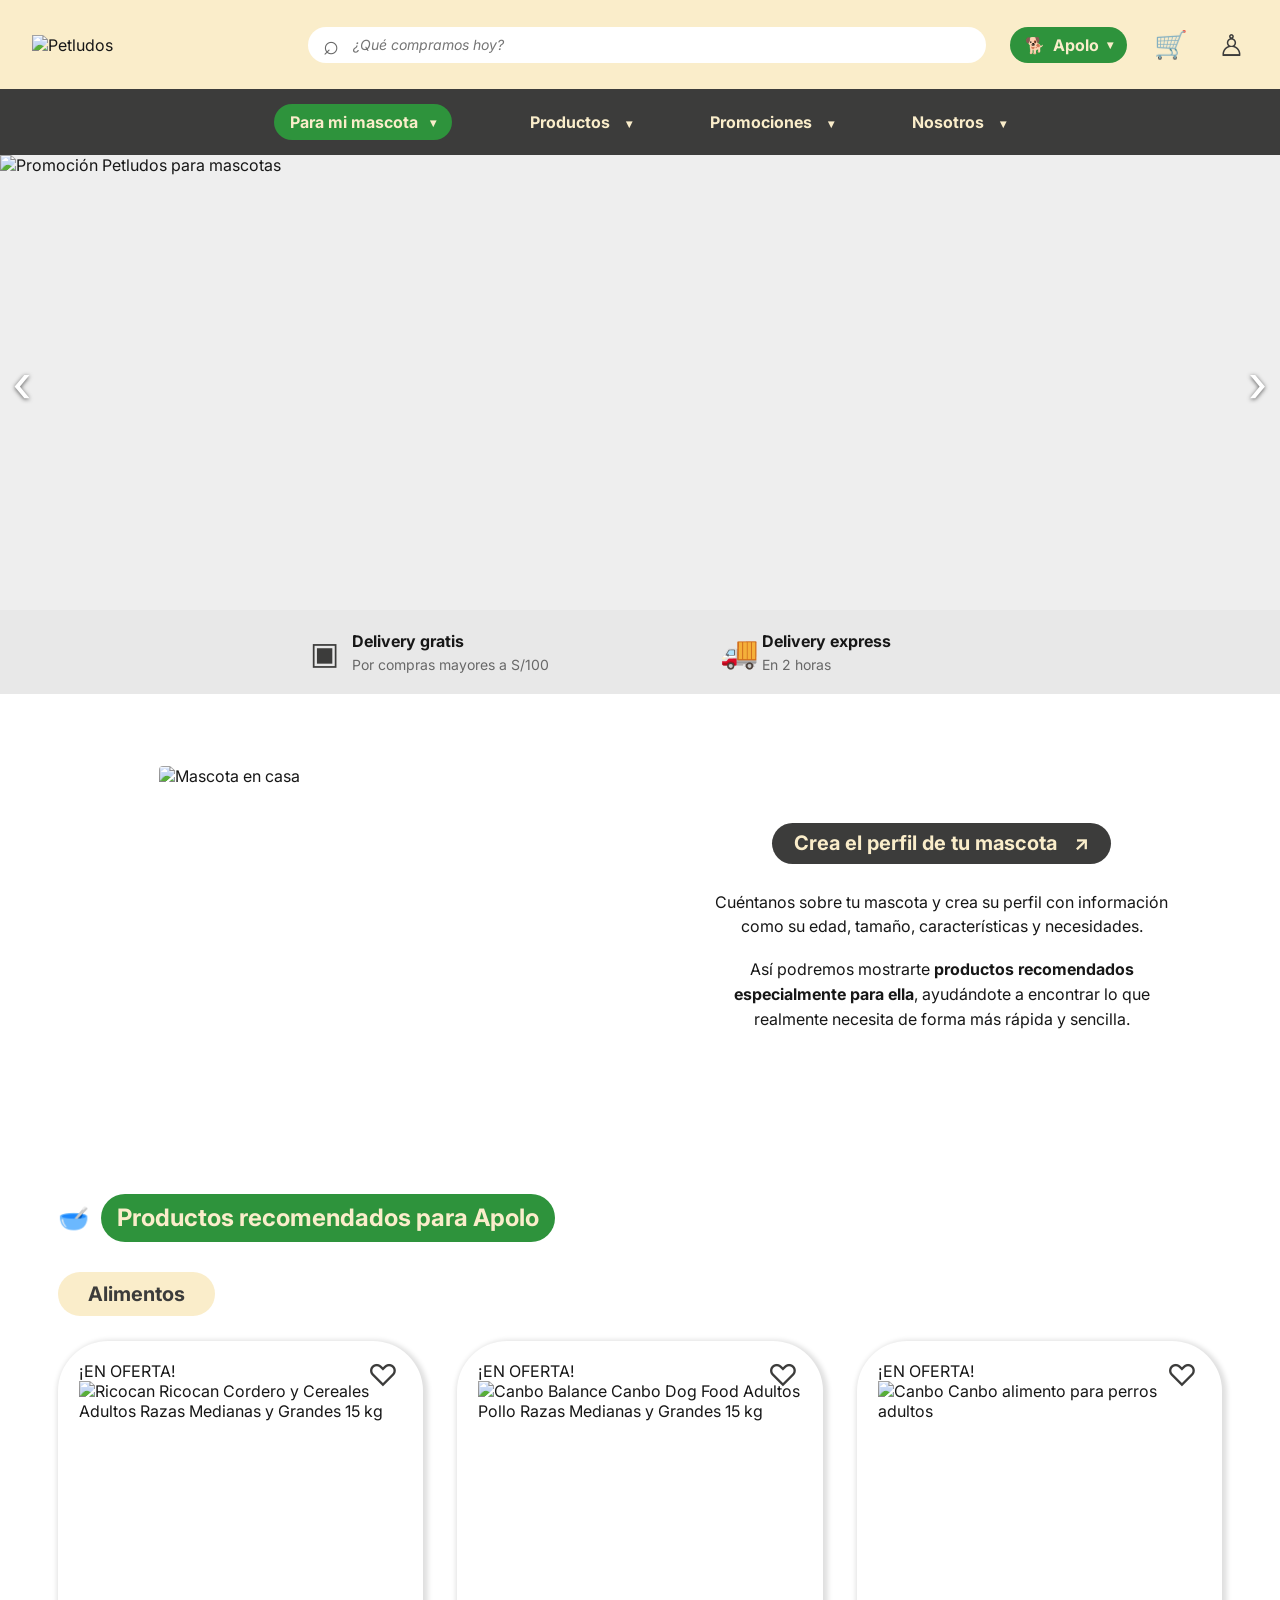
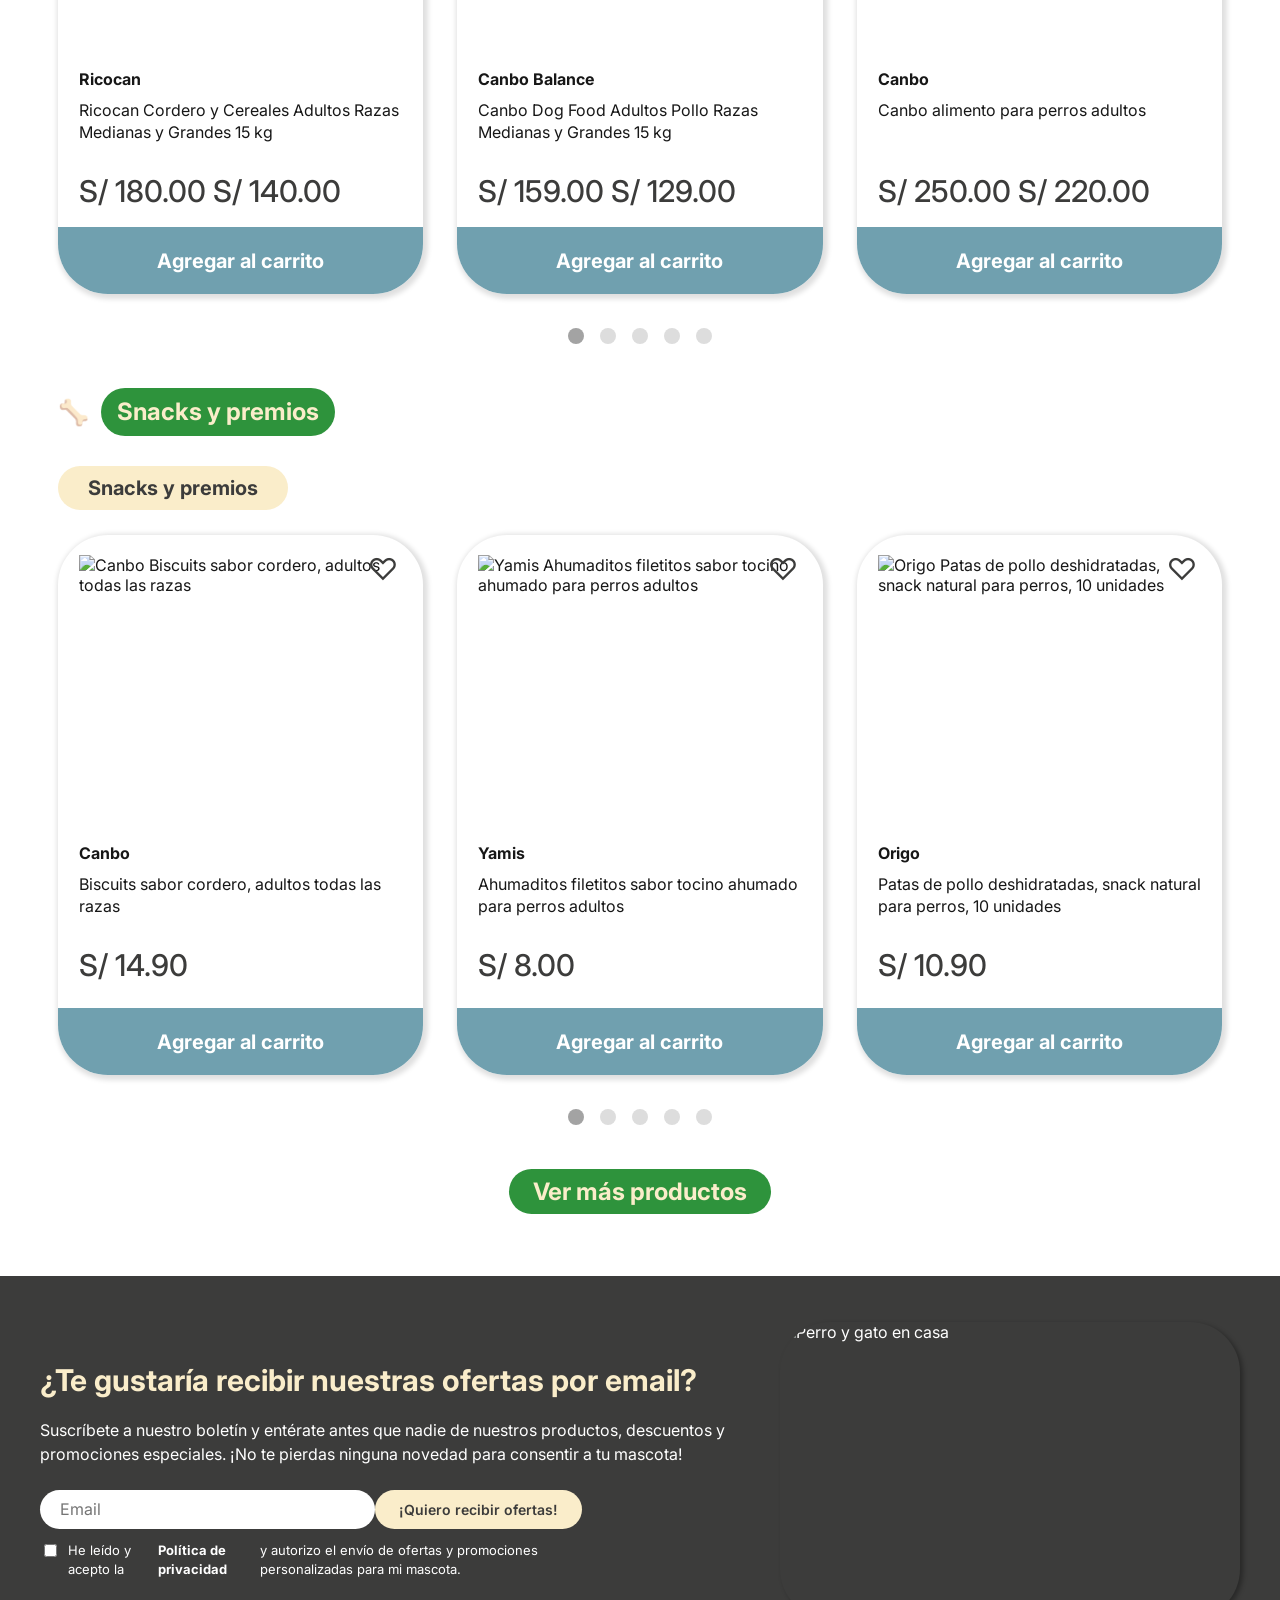
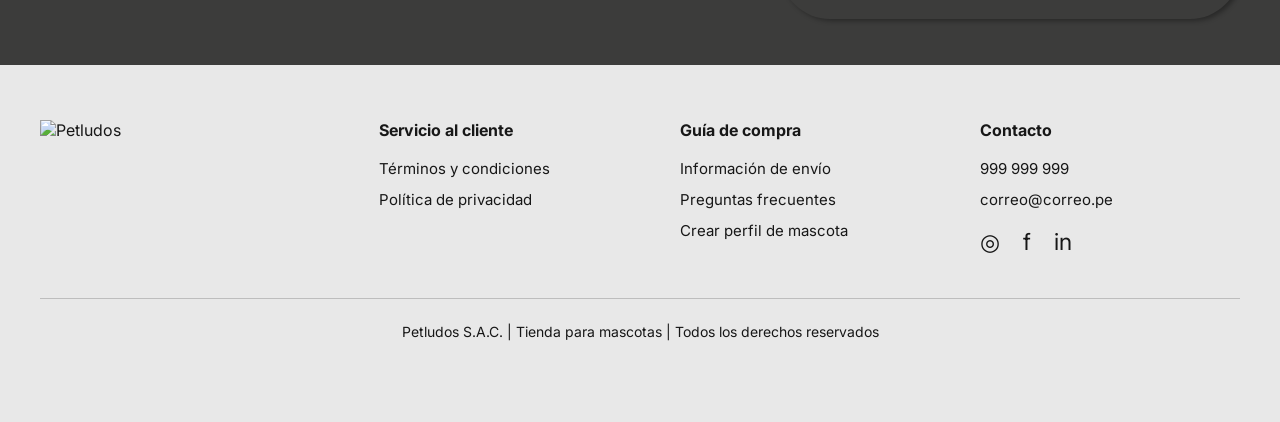
==== index.html @ bd962aed "Mover archivos a la raíz" ====
<!doctype html>
<html lang="es">

<head>
  <meta charset="utf-8">
  <meta name="viewport" content="width=device-width, initial-scale=1">
  <title>Petludos | Productos para tu mascota</title>
  <link rel="preconnect" href="https://fonts.googleapis.com">
  <link rel="preconnect" href="https://fonts.gstatic.com" crossorigin>
  <link href="https://fonts.googleapis.com/css2?family=Inter:wght@400;500;600;700;800&display=swap" rel="stylesheet">
  <link rel="stylesheet" href="styles.css">
</head>

<body>
  <header class="site-header">
    <div class="topbar">
      <a class="logo" href="index.html" aria-label="Petludos, inicio"><img
          src="https://www.figma.com/api/mcp/asset/852e49f5-66b5-4ba2-bc1d-1d17df84c610/9a43b.png" alt="Petludos"></a>
      <label class="search"><span aria-hidden="true">⌕</span><input id="search" placeholder="¿Qué compramos hoy?"
          aria-label="Buscar productos"></label>
      <button class="pet" id="pet"><span aria-hidden="true">🐕</span> Apolo <span class="down">▾</span></button>
      <button class="header-icon" aria-label="Carrito">🛒</button>
      <button class="header-icon user-icon" aria-label="Mi cuenta">♙</button>
    </div>
    <nav class="main-nav" aria-label="Navegación principal">
      <a class="nav-primary" href="?view=categorias">Para mi mascota <span>▾</span></a>
      <a href="?view=categorias">Productos <span>▾</span></a>
      <a href="#promociones">Promociones <span>▾</span></a>
      <a href="#footer">Nosotros <span>▾</span></a>
    </nav>
  </header>
  <main id="app"></main>
  <footer id="footer" class="site-footer">
    <div class="footgrid">
      <div class="footer-brand"><a class="logo" href="index.html"><img
            src="https://www.figma.com/api/mcp/asset/852e49f5-66b5-4ba2-bc1d-1d17df84c610/9a43b.png" alt="Petludos"></a>
      </div>
      <div><b>Servicio al cliente</b><a href="#">Términos y condiciones</a><a href="#">Política de privacidad</a></div>
      <div><b>Guía de compra</b><a href="#">Información de envío</a><a href="#">Preguntas frecuentes</a><a
          href="#">Crear perfil de mascota</a></div>
      <div><b>Contacto</b><a href="#">999 999 999</a><a href="#">correo@correo.pe</a>
        <div class="socials">◎　f　in</div>
      </div>
    </div>
    <div class="copyright">Petludos S.A.C. | Tienda para mascotas | Todos los derechos reservados</div>
  </footer>
  <script src="main.js"></script>
</body>

</html>
---- styles.css ----
:root {
    --cream: #FAEDCA;
    --charcoal: #3C3C3B;
    --green: #2E933C;
    --blue: #70A0AF;
    --white: #fff;
    --light: #e8e8e8;
    --text: #171717;
    --muted: #686868;
    --font: 'Inter', Arial, sans-serif
}

* {
    box-sizing: border-box
}

html {
    scroll-behavior: smooth
}

body {
    margin: 0;
    color: var(--text);
    background: #fff;
    font-family: var(--font);
    font-size: 16px
}

button,
input,
select {
    font: inherit
}

button,
a {
    -webkit-tap-highlight-color: transparent
}

a {
    color: inherit;
    text-decoration: none
}

.site-header {
    height: 155px;
    position: relative;
    z-index: 2
}

.topbar {
    height: 89px;
    background: var(--cream);
    display: flex;
    align-items: center;
    padding: 0 max(calc((100% - 1256px)/2), 32px);
    gap: 24px
}

.logo {
    display: flex;
    align-items: center;
    flex: 0 0 252px;
    height: 70px
}

.logo img {
    display: block;
    max-width: 178px;
    max-height: 71px;
    object-fit: contain
}

.search {
    height: 36px;
    max-width: 685px;
    flex: 1;
    background: #fff;
    border-radius: 32px;
    display: flex;
    align-items: center;
    gap: 12px;
    padding: 0 15px;
    color: #686868
}

.search span {
    font-size: 27px;
    line-height: 1
}

.search input {
    border: 0;
    outline: 0;
    width: 100%;
    background: transparent;
    font-size: 14px;
    font-style: italic;
    color: var(--charcoal)
}

.pet {
    height: 36px;
    min-width: 117px;
    border: 0;
    border-radius: 30px;
    background: var(--green);
    color: var(--cream);
    font-weight: 700;
    padding: 0 12px;
    display: flex;
    gap: 8px;
    align-items: center;
    justify-content: center;
    cursor: pointer
}

.pet .down {
    font-size: 12px
}

.header-icon {
    border: 0;
    background: transparent;
    font-size: 27px;
    color: var(--charcoal);
    padding: 3px;
    cursor: pointer
}

.user-icon {
    font-size: 30px
}

.main-nav {
    height: 66px;
    background: var(--charcoal);
    display: flex;
    align-items: center;
    justify-content: center;
    gap: 78px;
    padding: 0 24px
}

.main-nav a {
    color: var(--cream);
    font-size: 16px;
    font-weight: 700;
    white-space: nowrap
}

.main-nav a span {
    margin-left: 12px;
    font-size: 12px
}

.main-nav .nav-primary {
    background: var(--green);
    height: 36px;
    border-radius: 30px;
    padding: 0 16px;
    display: flex;
    align-items: center
}

.hero {
    height: 455px;
    width: 100%;
    position: relative;
    overflow: hidden;
    background: #eee
}

.hero>img {
    width: 100%;
    height: 100%;
    display: block;
    object-fit: cover
}

.hero-arrow {
    position: absolute;
    top: 50%;
    transform: translateY(-50%);
    border: 0;
    background: transparent;
    color: #fff;
    font-size: 54px;
    line-height: 1;
    cursor: pointer;
    text-shadow: 0 1px 4px #555
}

.hero-arrow.left {
    left: 7px
}

.hero-arrow.right {
    right: 7px
}

.benefits {
    height: 84px;
    background: var(--light);
    display: flex;
    align-items: center;
    justify-content: center;
    gap: 160px
}

.benefit {
    display: flex;
    align-items: center;
    gap: 14px;
    min-width: 250px
}

.benefit-icon {
    font-size: 31px;
    color: var(--charcoal);
    width: 28px;
    text-align: center
}

.benefit b,
.benefit small {
    display: block
}

.benefit b {
    font-size: 16px;
    margin-bottom: 5px
}

.benefit small {
    color: var(--muted);
    font-size: 14px
}

.profile-section {
    max-width: 1160px;
    margin: 0 auto;
    min-height: 470px;
    padding: 52px 0 38px;
    display: grid;
    grid-template-columns: 1fr 1fr;
    gap: 46px;
    align-items: center
}

.profile-image {
    width: 360px;
    height: 341px;
    max-width: 100%;
    object-fit: cover;
    justify-self: center;
    border-radius: 4px
}

.profile-copy {
    text-align: center;
    max-width: 490px;
    justify-self: center
}

.profile-button {
    background: var(--charcoal);
    color: var(--cream);
    border: 0;
    border-radius: 30px;
    height: 41px;
    padding: 0 22px;
    font-weight: 700;
    font-size: 20px;
    cursor: pointer;
    margin-bottom: 26px
}

.profile-button span {
    margin-left: 12px
}

.profile-copy p {
    font-size: 16px;
    line-height: 1.55;
    margin: 0 0 18px
}

.product-section {
    max-width: 1164px;
    margin: 0 auto;
    padding: 30px 0 62px
}

.section-heading {
    display: flex;
    align-items: center;
    gap: 12px;
    margin: 0 0 30px
}

.section-heading h2 {
    font-size: 24px;
    line-height: 1.25;
    margin: 0;
    background: var(--green);
    color: var(--cream);
    padding: 9px 16px;
    border-radius: 30px;
    font-weight: 700
}

.heading-icon {
    font-size: 25px
}

.category-chip {
    display: inline-flex;
    align-items: center;
    background: var(--cream);
    border-radius: 30px;
    padding: 10px 30px;
    margin-bottom: 25px;
    font-size: 20px;
    font-weight: 700;
    color: var(--charcoal)
}

.product-grid {
    display: grid;
    grid-template-columns: repeat(3, minmax(0, 1fr));
    gap: 34px
}

.product-card {
    position: relative;
    min-width: 0;
    min-height: 540px;
    border-radius: 50px;
    background: #fff;
    box-shadow: 2px 2px 5px 3px #00000020;
    overflow: hidden;
    display: flex;
    flex-direction: column;
    padding: 20px 21px 0
}

.heart {
    position: absolute;
    right: 19px;
    top: 18px;
    z-index: 1;
    border: 0;
    background: transparent;
    font-size: 30px;
    line-height: 1;
    color: var(--charcoal);
    cursor: pointer
}

.heart.active {
    color: #c83232
}

.product-image {
    height: 278px;
    display: flex;
    align-items: center;
    justify-content: center;
    margin: 0 0 10px
}

.product-image img {
    width: 100%;
    height: 100%;
    object-fit: contain
}

.product-image span {
    font-size: 100px
}

.product-info {
    padding: 0 0 18px;
    flex: 1
}

.brand {
    font-size: 16px;
    font-weight: 700;
    display: block;
    margin-bottom: 10px
}

.name {
    font-size: 16px;
    line-height: 1.4;
    margin: 0 0 12px;
    min-height: 62px
}

.price {
    font-size: 30px;
    font-weight: 500;
    margin: 0;
    color: #3c3c3b
}

.add {
    height: 67px;
    flex: 0 0 67px;
    margin: 0 -21px;
    border: 0;
    background: var(--blue);
    color: #fff;
    font-size: 20px;
    font-weight: 700;
    cursor: pointer
}

.add:hover {
    filter: brightness(.95)
}

.slider-dots {
    display: flex;
    justify-content: center;
    gap: 16px;
    margin: 34px 0 44px
}

.slider-dots i {
    width: 16px;
    height: 16px;
    border-radius: 50%;
    background: #ddd;
    display: block
}

.slider-dots i:first-child {
    background: #a3a3a3
}

.snacks-heading {
    margin-top: 8px
}

.snack-chip {
    margin-bottom: 25px
}

.center {
    text-align: center;
    margin-top: 24px
}

.more-button {
    background: var(--green);
    color: var(--cream);
    border: 0;
    border-radius: 30px;
    height: 45px;
    min-width: 259px;
    padding: 0 24px;
    font-size: 24px;
    font-weight: 700;
    cursor: pointer
}

.newsletter {
    min-height: 384px;
    background: var(--charcoal);
    color: #fff;
    padding: 46px max(calc((100% - 1282px)/2), 40px);
    display: grid;
    grid-template-columns: minmax(0, 1.35fr) minmax(300px, .9fr);
    align-items: center;
    gap: 50px
}

.newsletter h2 {
    font-size: 30px;
    line-height: 1.25;
    color: var(--cream);
    margin: 0 0 18px;
    font-weight: 700
}

.newsletter p {
    font-size: 16px;
    line-height: 1.5;
    margin: 0 0 24px;
    max-width: 700px
}

.newsletter form {
    display: grid;
    grid-template-columns: 1fr 207px;
    gap: 12px 0;
    max-width: 542px
}

.newsletter form>input {
    height: 39px;
    border: 0;
    border-radius: 50px;
    padding: 0 20px;
    outline: 0
}

.newsletter-button {
    height: 39px;
    background: var(--cream);
    color: var(--charcoal);
    border: 0;
    border-radius: 50px;
    font-size: 14px;
    font-weight: 600;
    cursor: pointer
}

.privacy {
    grid-column: 1/-1;
    display: flex;
    align-items: flex-start;
    gap: 8px;
    font-size: 13px;
    line-height: 1.45
}

.privacy input {
    margin-top: 3px;
    flex: 0 0 auto
}

.newsletter-image {
    width: 100%;
    height: 297px;
    object-fit: cover;
    border-radius: 50px;
    box-shadow: 3px 2px 5px #0005
}

.site-footer {
    background: var(--light);
    padding: 0 max(calc((100% - 1262px)/2), 40px);
    min-height: 357px
}

.footgrid {
    display: grid;
    grid-template-columns: 1.15fr 1fr 1fr 1fr;
    gap: 40px;
    padding: 55px 0 40px
}

.footgrid>div:not(.footer-brand) {
    display: flex;
    flex-direction: column;
    gap: 12px
}

.footgrid b {
    font-size: 16px;
    margin-bottom: 7px
}

.footgrid a:not(.logo) {
    font-size: 15px
}

.footer-brand .logo {
    height: auto
}

.footer-brand .logo img {
    max-width: 220px
}

.socials {
    font-size: 23px;
    margin-top: 6px
}

.copyright {
    border-top: 1px solid #bdbdbd;
    text-align: center;
    padding: 24px 0 22px;
    font-size: 14px
}

.intro {
    max-width: 1164px;
    margin: 0 auto;
    padding: 40px 0 30px
}

.crumb {
    font-size: 14px;
    color: var(--muted);
    margin-bottom: 22px
}

.crumb a {
    text-decoration: underline
}

.intro h1 {
    font-size: 34px;
    margin: 0 0 12px
}

.intro p {
    line-height: 1.55;
    max-width: 800px;
    color: #555
}

.category-grid {
    max-width: 1164px;
    margin: 0 auto 70px;
    display: grid;
    grid-template-columns: repeat(2, minmax(0, 1fr));
    gap: 22px
}

.category-card {
    display: flex;
    align-items: center;
    text-align: left;
    gap: 24px;
    padding: 28px;
    border: 1px solid #e3e3e3;
    background: #fff;
    border-radius: 24px;
    cursor: pointer;
    box-shadow: 0 2px 8px #0000000c
}

.category-card:hover {
    border-color: var(--green)
}

.category-icon {
    font-size: 42px
}

.category-card h2 {
    margin: 0 0 8px;
    font-size: 22px
}

.category-card p {
    margin: 0 0 12px;
    color: #555;
    line-height: 1.45
}

.arrow {
    font-weight: 700;
    color: var(--green)
}

.toolbar {
    max-width: 1164px;
    margin: 0 auto 28px;
    display: flex;
    justify-content: space-between;
    align-items: center
}

.secondary {
    background: #fff;
    border: 1px solid #ccc;
    border-radius: 25px;
    padding: 11px 18px;
    cursor: pointer
}

.toolbar select {
    border: 1px solid #ccc;
    border-radius: 8px;
    padding: 9px;
    background: #fff
}

.layout {
    max-width: 1164px;
    margin: 0 auto 70px;
    display: grid;
    grid-template-columns: 230px 1fr;
    gap: 28px
}

.filters {
    border: 1px solid #e1e1e1;
    border-radius: 16px;
    padding: 20px;
    height: max-content
}

.filters h3 {
    font-size: 17px
}

.filters label {
    display: block;
    margin: 13px 0;
    font-size: 14px
}

.layout .product-grid {
    grid-template-columns: repeat(4, minmax(0, 1fr));
    gap: 14px;
}

.layout .product-card {
    border-radius: 24px;
    min-height: 240px;
    padding: 10px 10px 0;
}

.layout .product-image {
    height: 125px;
    margin: 0 0 8px;
}

.layout .add {
    margin: 0 -15px;
    font-size: 15px
}

.layout .price {
    font-size: 23px
}

.layout .name {
    font-size: 14px
}

.empty {
    padding: 35px;
    background: #f7f7f3;
    border-radius: 16px;
    line-height: 1.5
}

@media(max-width:1250px) {

    .profile-section,
    .product-section,
    .intro,
    .category-grid,
    .toolbar,
    .layout {
        max-width: calc(100% - 64px)
    }

    .topbar {
        padding: 0 32px
    }

    .logo {
        flex-basis: 200px
    }

    .main-nav {
        gap: clamp(20px, 5vw, 78px)
    }

    .product-grid {
        gap: 24px
    }

    .newsletter {
        padding-left: 32px;
        padding-right: 32px
    }

    .site-footer {
        padding-left: 32px;
        padding-right: 32px
    }
}

@media(max-width:800px) {
    .site-header {
        height: auto
    }

    .topbar {
        height: auto;
        min-height: 80px;
        padding: 12px 18px;
        gap: 12px;
        flex-wrap: wrap
    }

    .topbar .logo {
        flex: 1 0 120px;
        height: 46px
    }

    .logo img {
        max-width: 130px;
        max-height: 48px
    }

    .search {
        order: 5;
        flex: 1 0 100%;
        max-width: none
    }

    .pet {
        min-width: auto
    }

    .main-nav {
        height: auto;
        min-height: 58px;
        justify-content: flex-start;
        gap: 26px;
        overflow-x: auto;
        padding: 12px 18px
    }

    .main-nav a {
        font-size: 14px
    }

    .main-nav .nav-primary {
        flex: 0 0 auto
    }

    .hero {
        height: clamp(190px, 42vw, 340px)
    }

    .benefits {
        height: auto;
        padding: 18px;
        gap: 22px;
        justify-content: space-around
    }

    .benefit {
        min-width: 0;
        gap: 9px
    }

    .benefit b {
        font-size: 14px
    }

    .benefit small {
        font-size: 12px
    }

    .benefit-icon {
        font-size: 24px;
        width: 24px
    }

    .profile-section {
        max-width: calc(100% - 36px);
        grid-template-columns: 1fr;
        gap: 20px;
        padding: 35px 0
    }

    .profile-image {
        height: 270px;
        width: 100%;
        max-width: 360px
    }

    .profile-copy {
        padding: 0 6px
    }

    .profile-button {
        font-size: 16px
    }

    .product-section,
    .intro,
    .category-grid,
    .toolbar,
    .layout {
        max-width: calc(100% - 36px)
    }

    .product-section {
        padding-top: 18px
    }

    .section-heading h2 {
        font-size: 19px
    }

    .product-grid {
        grid-template-columns: repeat(2, minmax(0, 1fr));
        gap: 16px
    }

    .product-card {
        min-height: 430px;
        border-radius: 28px;
        padding: 14px 14px 0
    }

    .product-image {
        height: 205px
    }

    .product-image span {
        font-size: 70px
    }

    .brand,
    .name {
        font-size: 14px
    }

    .price {
        font-size: 23px
    }

    .add {
        margin: 0 -14px;
        font-size: 14px;
        height: 54px;
        flex-basis: 54px
    }

    .heart {
        right: 12px;
        top: 12px;
        font-size: 25px
    }

    .category-chip {
        font-size: 16px
    }

    .slider-dots {
        margin: 26px 0 34px
    }

    .more-button {
        font-size: 19px
    }

    .newsletter {
        padding: 34px 18px;
        grid-template-columns: 1fr;
        gap: 25px
    }

    .newsletter h2 {
        font-size: 24px
    }

    .newsletter-image {
        height: 230px
    }

    .footgrid {
        grid-template-columns: repeat(2, minmax(0, 1fr));
        gap: 30px 20px
    }

    .site-footer {
        padding: 0 18px
    }

    .footer-brand .logo img {
        max-width: 160px
    }

    .category-grid {
        grid-template-columns: 1fr
    }

    .category-card {
        padding: 20px;
        gap: 18px
    }

    .intro h1 {
        font-size: 28px
    }

    .toolbar {
        gap: 14px;
        align-items: flex-start;
        flex-direction: column
    }

    .layout {
        grid-template-columns: 1fr
    }

    .filters {
        order: 0
    }

    .layout .product-grid {
        grid-template-columns: repeat(2, minmax(0, 1fr))
    }
}

@media(max-width:440px) {
    .header-icon {
        font-size: 22px
    }

    .benefits {
        gap: 12px
    }

    .benefit-icon {
        display: none
    }

    .benefit small {
        font-size: 11px
    }

    .product-grid {
        gap: 12px
    }

    .product-card {
        padding: 10px 10px 0;
        min-height: 390px
    }

    .product-image {
        height: 175px
    }

    .name {
        font-size: 13px
    }

    .price {
        font-size: 20px
    }

    .add {
        margin: 0 -10px;
        font-size: 12px
    }

    .product-section,
    .intro,
    .category-grid,
    .toolbar,
    .layout {
        max-width: calc(100% - 24px)
    }

    .section-heading h2 {
        font-size: 17px;
        padding: 8px 10px
    }

    .heading-icon {
        font-size: 20px
    }

    .newsletter form {
        grid-template-columns: 1fr
    }

    .newsletter-button {
        grid-column: 1
    }

    .privacy {
        grid-column: 1
    }

    .footgrid {
        grid-template-columns: 1fr 1fr;
        font-size: 13px
    }

    .copyright {
        font-size: 12px
    }
   .category-icon.monochrome {
    filter: grayscale(1) brightness(0.45);
}
.offer-label {
    position: absolute;
    top: 0;
    left: 0;
    width: 100%;
    padding: 12px 8px;
    background: #ff0000;
    color: #fff;
    text-align: center;
    font-weight: 700;
    font-size: 16px;
    z-index: 1;
}

.price-row {
    display: flex;
    align-items: center;
    gap: 12px;
    flex-wrap: wrap;
}

.old-price {
    color: #999;
    text-decoration: line-through;
    font-size: 0.85em;
    font-weight: 400;
}
}
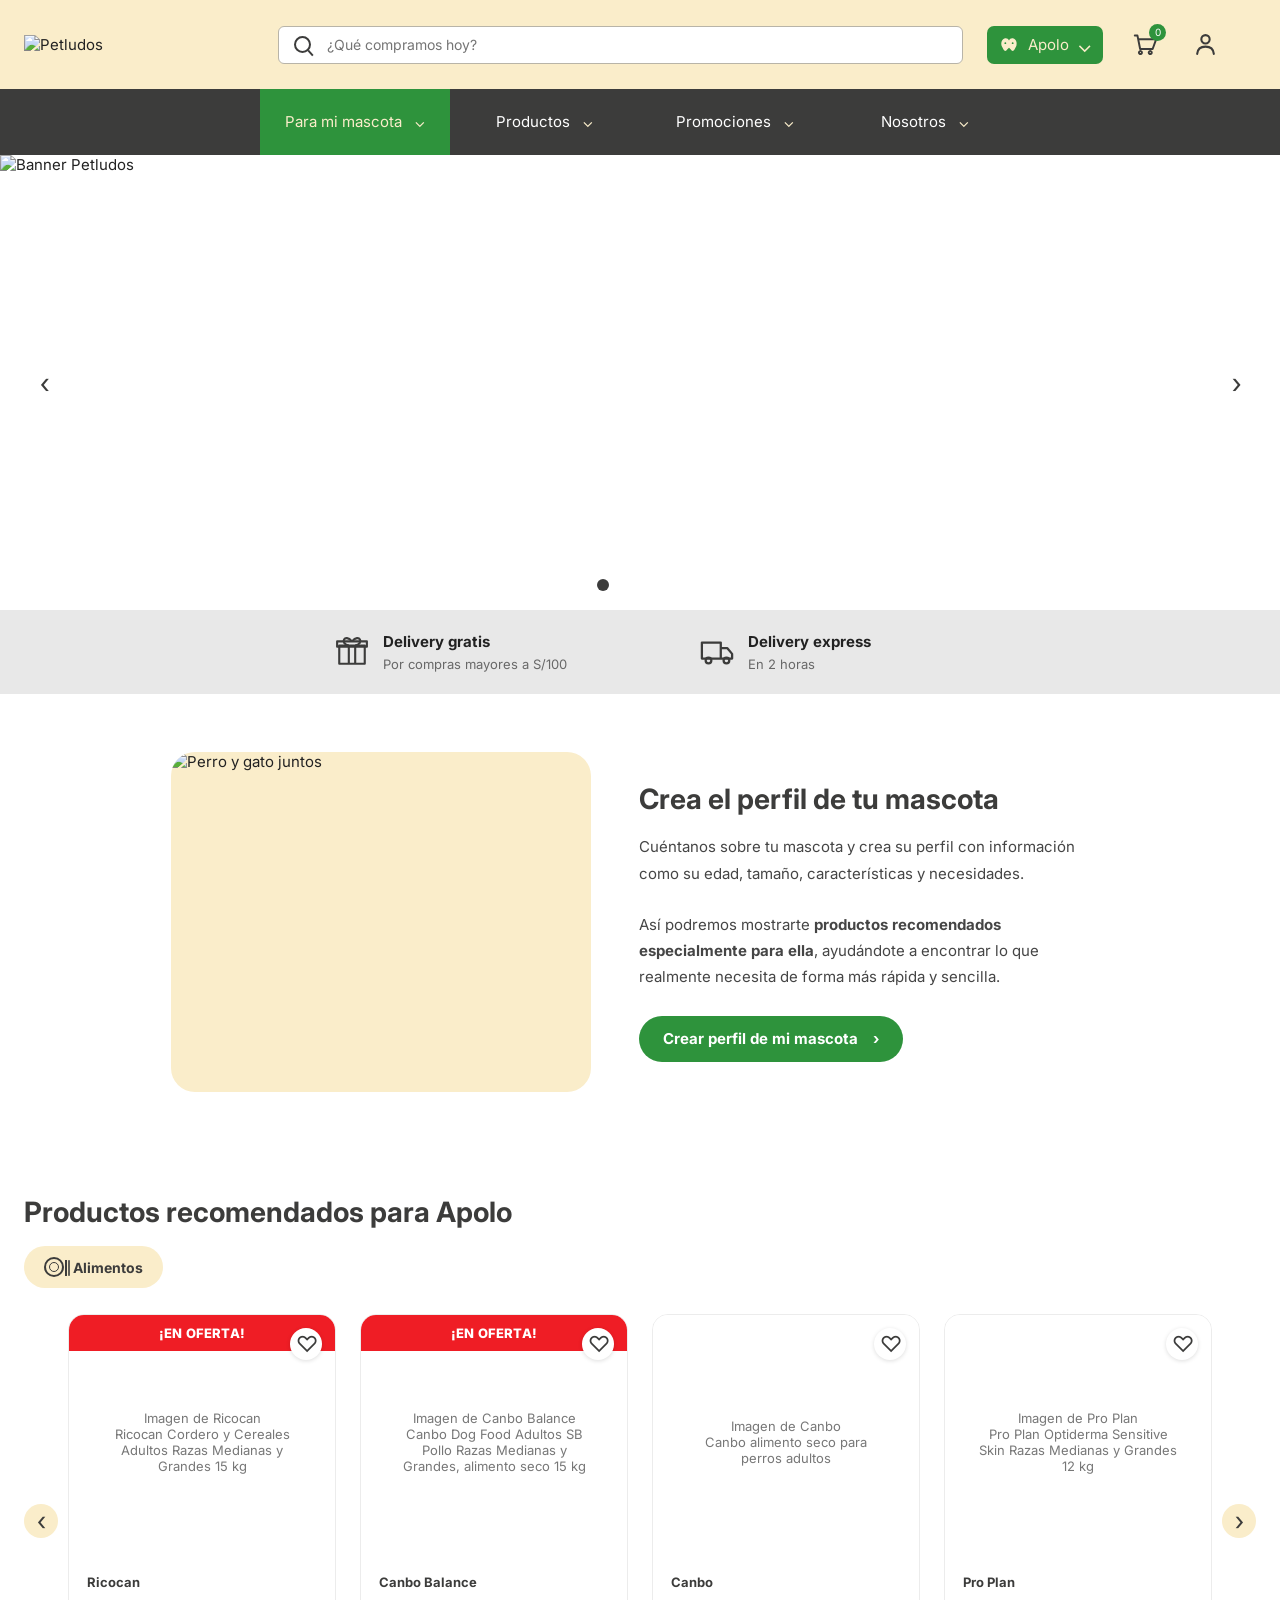
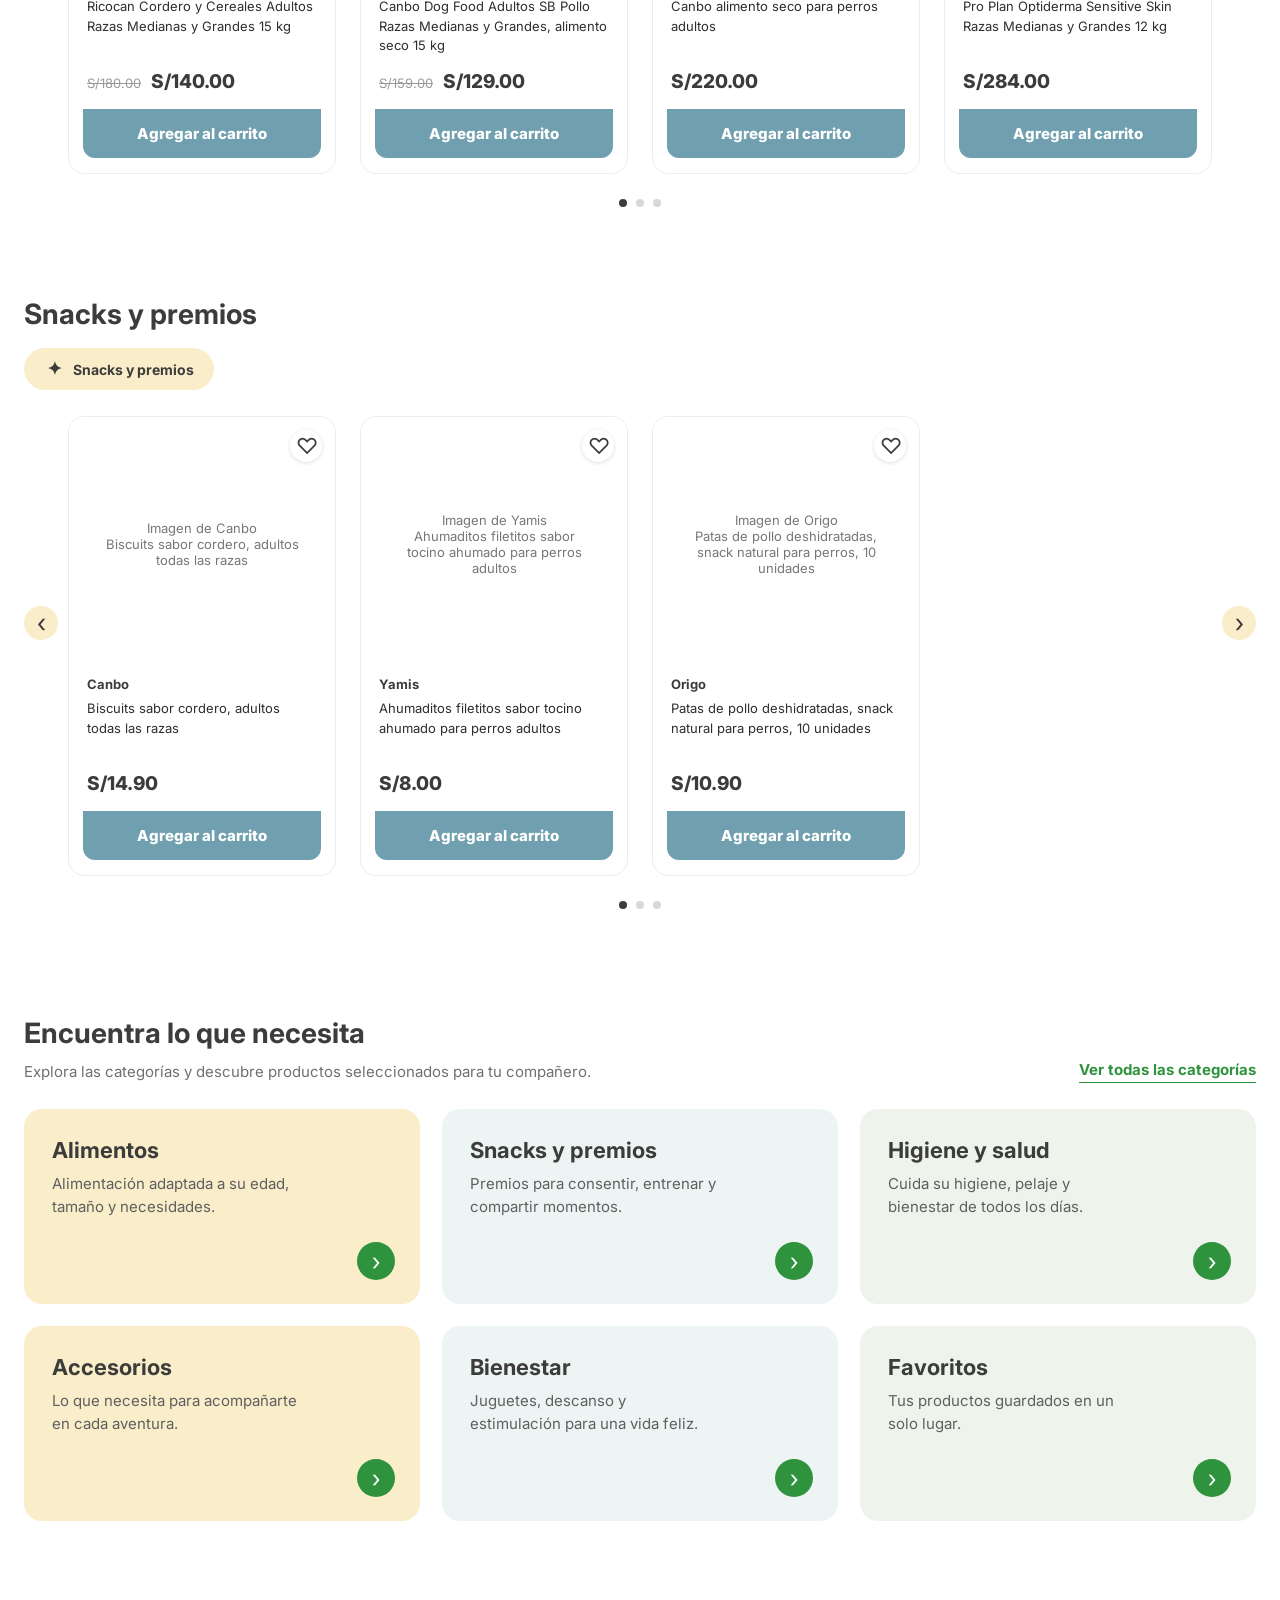
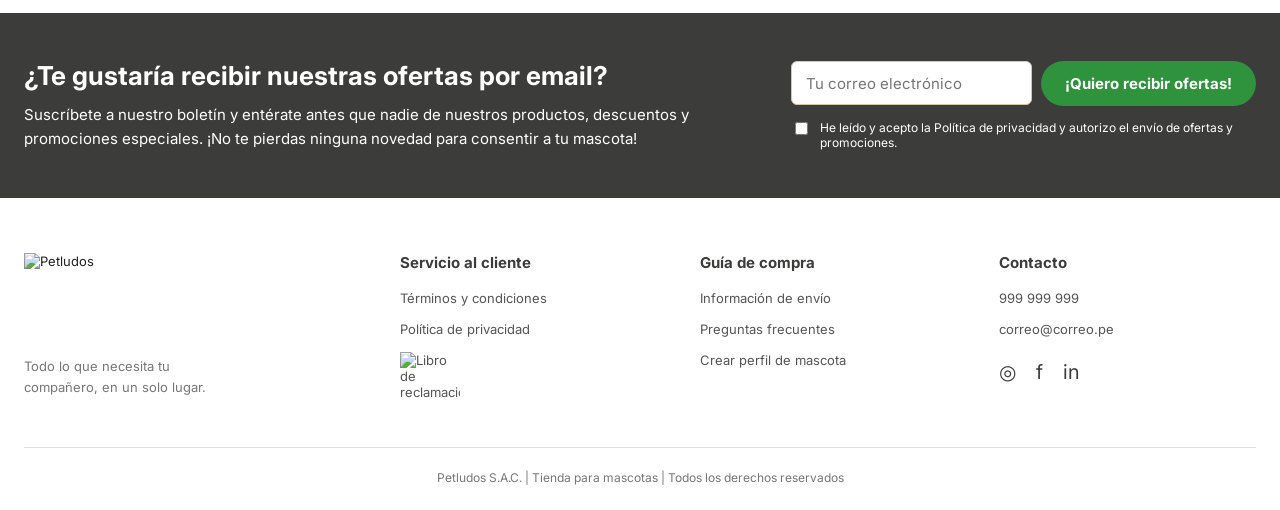
==== commit e69dedd9: "Actualización final" ====
--- a/index.html
+++ b/index.html
@@ -1,50 +1,152 @@
 <!doctype html>
 <html lang="es">
-
-<head>
-  <meta charset="utf-8">
-  <meta name="viewport" content="width=device-width, initial-scale=1">
-  <title>Petludos | Productos para tu mascota</title>
-  <link rel="preconnect" href="https://fonts.googleapis.com">
-  <link rel="preconnect" href="https://fonts.gstatic.com" crossorigin>
-  <link href="https://fonts.googleapis.com/css2?family=Inter:wght@400;500;600;700;800&display=swap" rel="stylesheet">
-  <link rel="stylesheet" href="styles.css">
-</head>
-
-<body>
-  <header class="site-header">
-    <div class="topbar">
-      <a class="logo" href="index.html" aria-label="Petludos, inicio"><img
-          src="https://www.figma.com/api/mcp/asset/852e49f5-66b5-4ba2-bc1d-1d17df84c610/9a43b.png" alt="Petludos"></a>
-      <label class="search"><span aria-hidden="true">⌕</span><input id="search" placeholder="¿Qué compramos hoy?"
-          aria-label="Buscar productos"></label>
-      <button class="pet" id="pet"><span aria-hidden="true">🐕</span> Apolo <span class="down">▾</span></button>
-      <button class="header-icon" aria-label="Carrito">🛒</button>
-      <button class="header-icon user-icon" aria-label="Mi cuenta">♙</button>
+  <head>
+    <meta charset="utf-8" />
+    <meta name="viewport" content="width=device-width,initial-scale=1" />
+    <title>Petludos | Todo para su bienestar</title>
+    <link rel="preconnect" href="https://fonts.googleapis.com" />
+    <link rel="preconnect" href="https://fonts.gstatic.com" crossorigin />
+    <link
+      href="https://fonts.googleapis.com/css2?family=Inter:wght@400;500;600;700;800&display=swap"
+      rel="stylesheet"
+    />
+    <link rel="stylesheet" href="styles.css" />
+  </head>
+  <body>
+    <header class="header">
+      <div class="topbar wrap">
+        <a class="brand-logo" href="index.html" aria-label="Petludos, inicio"
+          ><img
+            src="https://www.figma.com/api/mcp/asset/51223e1e-db7e-4c58-8cb5-b305f3db0bcf/9a43b.png"
+            alt="Petludos"
+        /></a>
+        <form class="searchbar" id="searchForm">
+          <span class="search-icon" aria-hidden="true"></span
+          ><input
+            id="searchInput"
+            type="search"
+            placeholder="¿Qué compramos hoy?"
+            aria-label="Buscar productos"
+          />
+        </form>
+        <button class="pet-profile" id="profileButton">
+          <svg class="pet-profile-icon" viewBox="0 0 24 24" aria-hidden="true">
+            <path
+              d="M4 13c-1-3 0-7 3-8 2-1 4 0 5 2 1-2 3-3 5-2 3 1 4 5 3 8l-2 4c-1 2-3 2-4 0l-2-2-2 2c-1 2-3 2-4 0z"
+              fill="currentColor"
+            />
+            <circle cx="8" cy="10" r="1" fill="#2E933C" />
+            <circle cx="16" cy="10" r="1" fill="#2E933C" /></svg
+          ><span>Apolo</span><span class="caret">⌄</span>
+        </button>
+        <button
+          class="icon-button cart-head"
+          id="cartButton"
+          aria-label="Abrir carrito"
+        >
+          <svg class="cart-icon" viewBox="0 0 28 28" aria-hidden="true">
+            <path
+              d="M2 4h3l3 15h14l4-11H7M10 23a1.7 1.7 0 1 0 0 .1M21 23a1.7 1.7 0 1 0 0 .1"
+              fill="none"
+              stroke="currentColor"
+              stroke-width="2.2"
+              stroke-linecap="round"
+              stroke-linejoin="round"
+            /></svg
+          ><i id="cartCount">0</i>
+        </button>
+        <button
+          class="icon-button account-head"
+          id="profileButton2"
+          aria-label="Perfil"
+        >
+          <svg viewBox="0 0 24 24" aria-hidden="true">
+            <circle
+              cx="12"
+              cy="7"
+              r="4"
+              fill="none"
+              stroke="currentColor"
+              stroke-width="2"
+            />
+            <path
+              d="M4 21c.4-4.3 3.2-7 8-7s7.6 2.7 8 7"
+              fill="none"
+              stroke="currentColor"
+              stroke-width="2"
+              stroke-linecap="round"
+            />
+          </svg>
+        </button>
+      </div>
+      <nav class="mainnav">
+        <div class="wrap nav-inner">
+          <a class="nav-pet" href="?view=categorias" data-view="categorias"
+            >Para mi mascota <span>⌄</span></a
+          >
+          <a href="?view=productos" data-view="productos"
+            >Productos <span>⌄</span></a
+          >
+          <a href="?view=promociones" data-view="promociones"
+            >Promociones <span>⌄</span></a
+          >
+          <a href="?view=nosotros" data-view="nosotros"
+            >Nosotros <span>⌄</span></a
+          >
+        </div>
+      </nav>
+    </header>
+    <main id="app" tabindex="-1"></main>
+    <footer class="footer" id="footer">
+      <div class="wrap footer-grid">
+        <div class="footer-brand">
+          <img
+            src="https://www.figma.com/api/mcp/asset/51223e1e-db7e-4c58-8cb5-b305f3db0bcf/9a43b.png"
+            alt="Petludos"
+          />
+          <p>Todo lo que necesita tu compañero, en un solo lugar.</p>
+        </div>
+        <div class="footer-customer">
+          <b>Servicio al cliente</b><a href="#">Términos y condiciones</a
+          ><a href="#">Política de privacidad</a
+          ><a
+            class="complaints-book"
+            href="#"
+            aria-label="Libro de reclamaciones"
+            ><img
+            src="https://www.figma.com/api/mcp/asset/846acb7a-0bc3-4c09-b860-b48d0b2b67a0/d6d5b.png"
+            alt="Libro de reclamaciones"
+            style="width: 60px; height: auto; max-width: 60px; display: block;"
+          /></a>
+        </div>
+        <div>
+          <b>Guía de compra</b><a href="#">Información de envío</a
+          ><a href="#">Preguntas frecuentes</a
+          ><a href="#" id="footerProfile">Crear perfil de mascota</a>
+        </div>
+        <div>
+          <b>Contacto</b><a href="tel:999999999">999 999 999</a
+          ><a href="mailto:correo@correo.pe">correo@correo.pe</a>
+          <div class="socials">◎　f　in</div>
+        </div>
+      </div>
+      <div class="wrap copyright">
+        Petludos S.A.C. | Tienda para mascotas | Todos los derechos reservados
+      </div>
+    </footer>
+    <div class="modal-backdrop" id="modalBackdrop" hidden>
+      <section
+        class="modal"
+        role="dialog"
+        aria-modal="true"
+        aria-labelledby="modalTitle"
+      >
+        <button class="modal-close" id="modalClose" aria-label="Cerrar">
+          ×
+        </button>
+        <div id="modalContent"></div>
+      </section>
     </div>
-    <nav class="main-nav" aria-label="Navegación principal">
-      <a class="nav-primary" href="?view=categorias">Para mi mascota <span>▾</span></a>
-      <a href="?view=categorias">Productos <span>▾</span></a>
-      <a href="#promociones">Promociones <span>▾</span></a>
-      <a href="#footer">Nosotros <span>▾</span></a>
-    </nav>
-  </header>
-  <main id="app"></main>
-  <footer id="footer" class="site-footer">
-    <div class="footgrid">
-      <div class="footer-brand"><a class="logo" href="index.html"><img
-            src="https://www.figma.com/api/mcp/asset/852e49f5-66b5-4ba2-bc1d-1d17df84c610/9a43b.png" alt="Petludos"></a>
-      </div>
-      <div><b>Servicio al cliente</b><a href="#">Términos y condiciones</a><a href="#">Política de privacidad</a></div>
-      <div><b>Guía de compra</b><a href="#">Información de envío</a><a href="#">Preguntas frecuentes</a><a
-          href="#">Crear perfil de mascota</a></div>
-      <div><b>Contacto</b><a href="#">999 999 999</a><a href="#">correo@correo.pe</a>
-        <div class="socials">◎　f　in</div>
-      </div>
-    </div>
-    <div class="copyright">Petludos S.A.C. | Tienda para mascotas | Todos los derechos reservados</div>
-  </footer>
-  <script src="main.js"></script>
-</body>
-
-</html>+    <script src="main.js"></script>
+  </body>
+</html>
--- a/styles.css
+++ b/styles.css
@@ -1,1124 +1,1294 @@
 :root {
-    --cream: #FAEDCA;
-    --charcoal: #3C3C3B;
-    --green: #2E933C;
-    --blue: #70A0AF;
-    --white: #fff;
-    --light: #e8e8e8;
-    --text: #171717;
-    --muted: #686868;
-    --font: 'Inter', Arial, sans-serif
-}
-
+  --cream: #faedca;
+  --charcoal: #3c3c3b;
+  --green: #2e933c;
+  --blue: #70a0af;
+  --ink: #222;
+  --muted: #707070;
+  --line: #e7e7e7;
+  --red: #ef1d25;
+  --max: 1248px;
+}
 * {
-    box-sizing: border-box
-}
-
+  box-sizing: border-box;
+}
 html {
-    scroll-behavior: smooth
-}
-
+  scroll-behavior: smooth;
+}
 body {
-    margin: 0;
-    color: var(--text);
-    background: #fff;
-    font-family: var(--font);
-    font-size: 16px
-}
-
+  margin: 0;
+  color: var(--ink);
+  font-family: Inter, Arial, sans-serif;
+  background: #fff;
+  font-size: 15px;
+}
 button,
 input,
 select {
-    font: inherit
-}
-
+  font: inherit;
+}
 button,
 a {
-    -webkit-tap-highlight-color: transparent
+  -webkit-tap-highlight-color: transparent;
+}
+a {
+  color: inherit;
+  text-decoration: none;
+}
+button {
+  cursor: pointer;
+}
+.wrap {
+  width: min(var(--max), calc(100% - 48px));
+  margin-inline: auto;
+}
+.header {
+  position: relative;
+  z-index: 5;
+  background: var(--cream);
+}
+.topbar {
+  height: 89px;
+  display: flex;
+  align-items: center;
+  gap: 24px;
+}
+.brand-logo {
+  width: 178px;
+  height: 70px;
+  display: flex;
+  align-items: center;
+  flex-shrink: 0;
+}
+.brand-logo img {
+  display: block;
+  max-width: 100%;
+  max-height: 100%;
+  object-fit: contain;
+}
+.searchbar {
+  height: 38px;
+  border: 1px solid #b8b4a8;
+  background: #fff;
+  border-radius: 6px;
+  display: flex;
+  align-items: center;
+  gap: 14px;
+  padding: 0 15px;
+  max-width: 685px;
+  flex: 1;
+  margin-left: 52px;
+}
+.searchbar input {
+  border: 0;
+  outline: 0;
+  min-width: 0;
+  width: 100%;
+  background: transparent;
+  font-size: 14px;
+}
+.search-icon {
+  width: 17px;
+  height: 17px;
+  border: 2px solid var(--charcoal);
+  border-radius: 50%;
+  position: relative;
+  display: inline-block;
+  flex-shrink: 0;
+}
+.search-icon:after {
+  content: "";
+  position: absolute;
+  width: 7px;
+  height: 2px;
+  background: var(--charcoal);
+  right: -5px;
+  bottom: -3px;
+  transform: rotate(48deg);
+}
+.pet-profile {
+  height: 38px;
+  border: 0;
+  border-radius: 7px;
+  background: var(--charcoal);
+  color: #fff;
+  display: flex;
+  align-items: center;
+  gap: 8px;
+  padding: 0 11px;
+  white-space: nowrap;
+}
+.pet-profile img {
+  width: 22px;
+  height: 22px;
+  object-fit: contain;
+  filter: brightness(0) invert(1);
+}
+.caret {
+  font-size: 20px;
+  line-height: 1;
+}
+.icon-button {
+  border: 0;
+  background: transparent;
+  color: var(--charcoal);
+  position: relative;
+  display: grid;
+  place-items: center;
+  font-size: 25px;
+  width: 36px;
+  height: 40px;
+  flex-shrink: 0;
+}
+.cart-head i {
+  font-style: normal;
+  position: absolute;
+  top: -1px;
+  right: -3px;
+  background: var(--green);
+  color: white;
+  font-size: 10px;
+  border-radius: 50%;
+  min-width: 17px;
+  height: 17px;
+  display: grid;
+  place-items: center;
+}
+.cart-icon {
+  font-size: 31px;
+  transform: rotate(180deg);
+}
+.mainnav {
+  height: 66px;
+  background: var(--charcoal);
+  color: #fff;
+}
+.nav-inner {
+  height: 100%;
+  display: flex;
+  align-items: center;
+  justify-content: center;
+  gap: 0;
+}
+.nav-inner a {
+  min-width: 190px;
+  text-align: center;
+  font-size: 15px;
+  padding: 23px 24px;
+  height: 100%;
+  white-space: nowrap;
+}
+.nav-inner a:hover,
+.nav-inner a.active {
+  background: #50504e;
+}
+.nav-inner a span {
+  color: var(--cream);
+  margin-left: 8px;
+}
+.hero {
+  height: 455px;
+  position: relative;
+  overflow: hidden;
+  background: #e8d7b3;
+}
+.hero-image {
+  width: 100%;
+  height: 100%;
+  object-fit: cover;
+  display: block;
+}
+.hero-shade {
+  position: absolute;
+  inset: 0;
+  background: linear-gradient(
+    90deg,
+    rgba(35, 33, 28, 0.5),
+    rgba(35, 33, 28, 0.04) 68%
+  );
+  pointer-events: none;
+}
+.hero-copy {
+  position: absolute;
+  left: max(calc((100% - var(--max)) / 2), 48px);
+  top: 50%;
+  transform: translateY(-50%);
+  max-width: 470px;
+  color: #fff;
+  text-shadow: 0 2px 12px #0004;
+}
+.hero-copy .eyebrow {
+  font-size: 13px;
+  text-transform: uppercase;
+  letter-spacing: 2px;
+  font-weight: 700;
+}
+.hero-copy h1 {
+  font-size: clamp(34px, 4vw, 56px);
+  line-height: 1.08;
+  margin: 12px 0 16px;
+}
+.hero-copy p {
+  font-size: 18px;
+  line-height: 1.55;
+  margin: 0 0 25px;
+}
+.btn {
+  border: 0;
+  border-radius: 28px;
+  padding: 13px 24px;
+  display: inline-flex;
+  justify-content: center;
+  align-items: center;
+  font-weight: 700;
+  transition:
+    transform 0.18s,
+    filter 0.18s;
+}
+.btn:hover {
+  transform: translateY(-1px);
+  filter: brightness(0.97);
+}
+.btn-green {
+  background: var(--green);
+  color: #fff;
+}
+.btn-cream {
+  background: var(--cream);
+  color: var(--charcoal);
+}
+.hero-arrow {
+  position: absolute;
+  top: 50%;
+  transform: translateY(-50%);
+  border: 0;
+  background: #fff9;
+  border-radius: 50%;
+  width: 44px;
+  height: 44px;
+  font-size: 28px;
+  display: grid;
+  place-items: center;
+}
+.hero-arrow.left {
+  left: 22px;
+}
+.hero-arrow.right {
+  right: 22px;
+}
+.dots {
+  position: absolute;
+  bottom: 19px;
+  left: 0;
+  right: 0;
+  display: flex;
+  justify-content: center;
+  gap: 13px;
+}
+.dots span {
+  width: 12px;
+  height: 12px;
+  border-radius: 50%;
+  background: #ffffff8c;
+}
+.dots span.active {
+  background: var(--charcoal);
+}
+.benefits {
+  height: 84px;
+  background: #e8e8e8;
+  display: flex;
+  align-items: center;
+  justify-content: center;
+  gap: 120px;
+}
+.benefit {
+  display: flex;
+  align-items: center;
+  gap: 14px;
+  min-width: 245px;
+}
+.benefit-icon {
+  font-size: 28px;
+  color: var(--charcoal);
+}
+.benefit b {
+  display: block;
+  font-size: 15px;
+}
+.benefit small {
+  display: block;
+  color: #686868;
+  margin-top: 5px;
+  font-size: 13px;
+}
+.section {
+  padding: 62px 0;
+}
+.section-heading {
+  display: flex;
+  justify-content: space-between;
+  align-items: end;
+  gap: 20px;
+  margin-bottom: 26px;
+}
+.section-heading h2 {
+  font-size: 28px;
+  margin: 0;
+  color: var(--charcoal);
+}
+.section-heading p {
+  margin: 10px 0 0;
+  color: var(--muted);
+  line-height: 1.55;
+  max-width: 750px;
+}
+.text-link {
+  color: var(--green);
+  font-weight: 700;
+  border-bottom: 1px solid currentColor;
+  padding-bottom: 3px;
+}
+.profile-promo {
+  display: grid;
+  grid-template-columns: 360px 1fr;
+  gap: 60px;
+  align-items: center;
+  padding-top: 58px;
+  padding-bottom: 58px;
+}
+.profile-promo-image {
+  height: 340px;
+  border-radius: 24px;
+  overflow: hidden;
+  background: var(--cream);
+}
+.profile-promo-image img {
+  width: 100%;
+  height: 100%;
+  object-fit: cover;
+}
+.profile-promo-copy {
+  max-width: 520px;
+}
+.profile-promo-copy h2 {
+  font-size: 28px;
+  color: var(--charcoal);
+  margin: 0 0 18px;
+}
+.profile-promo-copy p {
+  line-height: 1.75;
+  margin: 0 0 25px;
+  color: #454545;
+}
+.category-pills {
+  display: flex;
+  gap: 12px;
+  flex-wrap: wrap;
+  margin: 24px 0 28px;
+}
+.category-pill {
+  border: 0;
+  background: var(--cream);
+  color: var(--charcoal);
+  border-radius: 28px;
+  padding: 12px 22px;
+  font-weight: 700;
+  display: flex;
+  gap: 10px;
+  align-items: center;
+}
+.category-pill.active,
+.category-pill:hover {
+  background: var(--green);
+  color: white;
+}
+.category-pill .cat-icon {
+  display: inline-flex;
+  width: 18px;
+  justify-content: center;
+  font-size: 17px;
+}
+.product-grid {
+  display: grid;
+  grid-template-columns: repeat(4, minmax(0, 1fr));
+  gap: 26px 24px;
+}
+.product-card {
+  border: 1px solid #ececec;
+  border-radius: 16px;
+  overflow: hidden;
+  position: relative;
+  display: flex;
+  flex-direction: column;
+  min-width: 0;
+  background: #fff;
+  transition:
+    box-shadow 0.2s,
+    transform 0.2s;
+}
+.product-card:hover {
+  box-shadow: 0 8px 24px #00000012;
+  transform: translateY(-2px);
+}
+.product-image {
+  height: 245px;
+  display: flex;
+  align-items: center;
+  justify-content: center;
+  padding: 20px 18px 12px;
+  background: #fff;
+  position: relative;
+}
+.product-image img {
+  width: 100%;
+  height: 100%;
+  object-fit: contain;
+}
+.product-image .image-fallback {
+  font-size: 13px;
+  color: #777;
+  text-align: center;
+  max-width: 200px;
+}
+.offer-label {
+  position: absolute;
+  z-index: 1;
+  left: 0;
+  right: 0;
+  top: 0;
+  background: var(--red);
+  color: #fff;
+  text-align: center;
+  font-weight: 800;
+  font-size: 13px;
+  letter-spacing: 0.2px;
+  padding: 10px 6px;
+}
+.heart {
+  position: absolute;
+  right: 13px;
+  top: 13px;
+  z-index: 2;
+  width: 32px;
+  height: 32px;
+  border: 0;
+  border-radius: 50%;
+  background: #fff;
+  box-shadow: 0 1px 4px #0002;
+  color: var(--charcoal);
+  font-size: 22px;
+  line-height: 1;
+}
+.heart.active {
+  color: #e73343;
+}
+.product-info {
+  padding: 14px 18px 16px;
+  flex: 1;
+}
+.brand {
+  display: block;
+  font-size: 13px;
+  margin-bottom: 7px;
+  color: var(--charcoal);
+}
+.product-name {
+  font-size: 13px;
+  line-height: 1.5;
+  min-height: 60px;
+  margin: 0 0 13px;
+  color: #2e2e2e;
+}
+.price-row {
+  display: flex;
+  align-items: baseline;
+  gap: 10px;
+  flex-wrap: wrap;
+  margin: 0;
+}
+.price {
+  font-weight: 800;
+  font-size: 19px;
+  color: var(--charcoal);
+}
+.old-price {
+  font-size: 13px;
+  color: #9a9a9a;
+  text-decoration: line-through;
+  font-weight: 400;
+}
+.card-actions {
+  padding: 0 14px 15px;
+}
+.add-button {
+  width: 100%;
+  border: 0;
+  background: var(--blue);
+  color: #fff;
+  border-radius: 0 0 12px 12px;
+  padding: 15px 8px;
+  font-weight: 800;
+}
+.add-button:hover {
+  background: #5c8d9d;
+}
+.category-tiles {
+  display: grid;
+  grid-template-columns: repeat(3, minmax(0, 1fr));
+  gap: 22px;
+}
+.category-tile {
+  min-height: 195px;
+  border-radius: 18px;
+  background: var(--cream);
+  padding: 28px;
+  display: flex;
+  flex-direction: column;
+  justify-content: space-between;
+  position: relative;
+  overflow: hidden;
+}
+.category-tile:nth-child(3n + 2) {
+  background: #edf4f4;
+}
+.category-tile:nth-child(3n) {
+  background: #eef4eb;
+}
+.category-tile h3 {
+  margin: 0;
+  font-size: 22px;
+  color: var(--charcoal);
+}
+.category-tile p {
+  margin: 10px 0 18px;
+  color: #5f5f5f;
+  line-height: 1.5;
+  max-width: 250px;
+}
+.category-tile .tile-arrow {
+  position: absolute;
+  right: 25px;
+  bottom: 24px;
+  border-radius: 50%;
+  width: 38px;
+  height: 38px;
+  display: grid;
+  place-items: center;
+  background: var(--green);
+  color: #fff;
+  font-size: 24px;
+}
+.page-top {
+  padding: 38px 0 10px;
+}
+.breadcrumbs {
+  color: #7b7b7b;
+  font-size: 13px;
+  margin-bottom: 17px;
+}
+.page-title {
+  font-size: 32px;
+  margin: 0;
+  color: var(--charcoal);
+}
+.page-desc {
+  line-height: 1.6;
+  color: #626262;
+  max-width: 850px;
+  margin: 12px 0 0;
+}
+.catalog-tools {
+  display: flex;
+  justify-content: space-between;
+  align-items: center;
+  gap: 20px;
+  margin: 22px 0 28px;
+  flex-wrap: wrap;
+}
+.catalog-tools .category-pills {
+  margin: 0;
+}
+.sort-select {
+  border: 1px solid #d7d7d7;
+  border-radius: 8px;
+  padding: 12px 14px;
+  background: white;
+  color: var(--charcoal);
+}
+.catalog-layout {
+  padding-bottom: 70px;
+}
+.catalog-count {
+  font-size: 13px;
+  color: #747474;
+  margin: 0 0 16px;
+}
+.newsletter {
+  background: var(--cream);
+  padding: 47px 0;
+  margin-top: 30px;
+}
+.newsletter-inner {
+  display: grid;
+  grid-template-columns: 1fr minmax(320px, 465px);
+  gap: 35px;
+  align-items: center;
+}
+.newsletter h2 {
+  font-size: 26px;
+  color: var(--charcoal);
+  margin: 0 0 12px;
+}
+.newsletter p {
+  max-width: 700px;
+  line-height: 1.6;
+  margin: 0;
+  color: #4f4f4f;
+}
+.newsletter-form {
+  display: flex;
+  gap: 9px;
+  flex-wrap: wrap;
+}
+.newsletter-form input {
+  height: 44px;
+  border: 1px solid #d3c8a6;
+  border-radius: 6px;
+  padding: 0 14px;
+  min-width: 0;
+  flex: 1;
+  background: #fff;
+}
+.consent {
+  display: flex;
+  gap: 9px;
+  font-size: 12px;
+  align-items: start;
+  margin-top: 14px;
+  color: #595959;
+}
+.consent input {
+  margin-top: 2px;
+}
+.footer {
+  background: #fff;
+  padding: 55px 0 25px;
+}
+.footer-grid {
+  display: grid;
+  grid-template-columns: 1.3fr 1fr 1fr 1fr;
+  gap: 42px;
+}
+.footer-grid > div {
+  display: flex;
+  flex-direction: column;
+  gap: 15px;
+  font-size: 13px;
+}
+.footer-grid b {
+  font-size: 15px;
+  color: var(--charcoal);
+  margin-bottom: 3px;
+}
+.footer-grid a {
+  color: #555;
+}
+.footer-grid a:hover {
+  color: var(--green);
+}
+.footer-brand img {
+  width: 190px;
+  height: 75px;
+  object-fit: contain;
+  object-position: left center;
+}
+.footer-brand p {
+  line-height: 1.6;
+  color: #777;
+  max-width: 220px;
+}
+.socials {
+  font-size: 20px;
+  color: var(--charcoal);
+  margin-top: 7px;
+}
+.copyright {
+  border-top: 1px solid #ddd;
+  text-align: center;
+  padding-top: 22px;
+  margin-top: 36px;
+  color: #777;
+  font-size: 12px;
+}
+.empty-state {
+  border: 1px dashed #d7d7d7;
+  border-radius: 14px;
+  padding: 50px 20px;
+  text-align: center;
+  color: #666;
+  grid-column: 1/-1;
+}
+.empty-state h3 {
+  color: var(--charcoal);
+  margin-top: 0;
+}
+.modal-backdrop {
+  position: fixed;
+  inset: 0;
+  background: #0008;
+  z-index: 20;
+  display: grid;
+  place-items: center;
+  padding: 20px;
+}
+.modal-backdrop[hidden] {
+  display: none;
+}
+.modal {
+  position: relative;
+  background: #fff;
+  border-radius: 18px;
+  padding: 34px;
+  max-width: 520px;
+  width: 100%;
+  max-height: 90vh;
+  overflow: auto;
+  box-shadow: 0 20px 60px #0003;
+}
+.modal-close {
+  position: absolute;
+  right: 14px;
+  top: 9px;
+  border: 0;
+  background: transparent;
+  font-size: 28px;
+  color: #555;
+}
+.modal h2 {
+  margin: 0 0 12px;
+  color: var(--charcoal);
+}
+.modal p {
+  line-height: 1.6;
+  color: #666;
+}
+.modal label {
+  display: block;
+  font-size: 13px;
+  font-weight: 700;
+  margin: 16px 0 7px;
+}
+.modal input,
+.modal select,
+.modal textarea {
+  width: 100%;
+  border: 1px solid #d8d8d8;
+  border-radius: 7px;
+  padding: 12px;
+  background: #fff;
+}
+.modal .btn {
+  margin-top: 20px;
+  width: 100%;
+}
+.cart-list {
+  display: grid;
+  gap: 12px;
+  margin: 20px 0;
+}
+.cart-line {
+  display: grid;
+  grid-template-columns: 1fr auto;
+  gap: 12px;
+  padding-bottom: 12px;
+  border-bottom: 1px solid #eee;
+}
+.cart-line small {
+  display: block;
+  color: #777;
+  margin-top: 5px;
+}
+.cart-total {
+  font-size: 20px;
+  font-weight: 800;
+  display: flex;
+  justify-content: space-between;
+}
+.about-block {
+  padding: 58px 0;
+  max-width: 820px;
+  margin: auto;
+  line-height: 1.8;
+}
+.about-block h2 {
+  color: var(--charcoal);
+}
+@media (max-width: 1050px) {
+  .topbar {
+    gap: 13px;
+  }
+  .brand-logo {
+    width: 135px;
+  }
+  .searchbar {
+    margin-left: 10px;
+  }
+  .benefits {
+    gap: 35px;
+  }
+  .product-grid {
+    grid-template-columns: repeat(3, minmax(0, 1fr));
+  }
+  .profile-promo {
+    grid-template-columns: 300px 1fr;
+    gap: 35px;
+  }
+  .nav-inner a {
+    min-width: 150px;
+  }
+  .footer-grid {
+    gap: 25px;
+  }
+}
+@media (max-width: 760px) {
+  .wrap {
+    width: calc(100% - 30px);
+  }
+  .topbar {
+    height: auto;
+    min-height: 82px;
+    flex-wrap: wrap;
+    padding: 10px 0;
+    gap: 10px;
+  }
+  .brand-logo {
+    width: 120px;
+    height: 48px;
+  }
+  .searchbar {
+    order: 5;
+    flex-basis: 100%;
+    max-width: none;
+    margin: 0;
+    height: 40px;
+  }
+  .pet-profile {
+    margin-left: auto;
+  }
+  .account-head {
+    display: none;
+  }
+  .mainnav {
+    height: auto;
+  }
+  .nav-inner {
+    width: 100%;
+    overflow: auto;
+    justify-content: flex-start;
+  }
+  .nav-inner a {
+    min-width: max-content;
+    padding: 17px 18px;
+    font-size: 13px;
+  }
+  .hero {
+    height: 360px;
+  }
+  .hero-copy {
+    left: 25px;
+    right: 25px;
+    max-width: 390px;
+  }
+  .hero-copy h1 {
+    font-size: 35px;
+  }
+  .hero-copy p {
+    font-size: 15px;
+  }
+  .hero-arrow {
+    width: 35px;
+    height: 35px;
+    font-size: 23px;
+  }
+  .benefits {
+    height: auto;
+    padding: 20px 15px;
+    gap: 20px;
+    flex-wrap: wrap;
+    justify-content: flex-start;
+  }
+  .benefit {
+    min-width: 210px;
+  }
+  .section {
+    padding: 42px 0;
+  }
+  .section-heading {
+    align-items: start;
+    flex-direction: column;
+  }
+  .section-heading h2 {
+    font-size: 24px;
+  }
+  .profile-promo {
+    grid-template-columns: 1fr;
+    gap: 25px;
+  }
+  .profile-promo-image {
+    height: 260px;
+  }
+  .product-grid {
+    grid-template-columns: repeat(2, minmax(0, 1fr));
+    gap: 14px;
+  }
+  .product-image {
+    height: 185px;
+    padding: 20px 10px 10px;
+  }
+  .product-info {
+    padding: 12px;
+  }
+  .product-name {
+    font-size: 12px;
+    min-height: 75px;
+  }
+  .price {
+    font-size: 17px;
+  }
+  .old-price {
+    font-size: 11px;
+  }
+  .card-actions {
+    padding: 0 8px 9px;
+  }
+  .add-button {
+    font-size: 12px;
+    padding: 13px 5px;
+  }
+  .category-tiles {
+    grid-template-columns: repeat(2, minmax(0, 1fr));
+    gap: 13px;
+  }
+  .category-tile {
+    min-height: 175px;
+    padding: 20px;
+  }
+  .category-tile h3 {
+    font-size: 18px;
+  }
+  .category-tile p {
+    font-size: 13px;
+  }
+  .newsletter-inner {
+    grid-template-columns: 1fr;
+  }
+  .newsletter h2 {
+    font-size: 23px;
+  }
+  .footer-grid {
+    grid-template-columns: repeat(2, minmax(0, 1fr));
+    gap: 28px 20px;
+  }
+  .footer-brand img {
+    width: 150px;
+  }
+  .page-title {
+    font-size: 27px;
+  }
+  .catalog-tools {
+    align-items: stretch;
+  }
+  .catalog-tools .category-pills {
+    width: 100%;
+    flex-wrap: nowrap;
+    overflow: auto;
+    padding-bottom: 5px;
+  }
+  .category-pill {
+    white-space: nowrap;
+    padding: 10px 15px;
+    font-size: 13px;
+  }
+  .sort-select {
+    width: 100%;
+  }
+}
+@media (max-width: 390px) {
+  .product-grid {
+    gap: 10px;
+  }
+  .product-image {
+    height: 160px;
+  }
+  .product-name {
+    min-height: 88px;
+  }
+  .price-row {
+    gap: 5px;
+  }
+  .category-tiles {
+    grid-template-columns: 1fr;
+  }
+  .pet-profile {
+    padding: 0 8px;
+  }
+  .cart-head {
+    width: 28px;
+  }
 }
 
-a {
-    color: inherit;
-    text-decoration: none
-}
-
-.site-header {
-    height: 155px;
-    position: relative;
-    z-index: 2
-}
-
-.topbar {
-    height: 89px;
-    background: var(--cream);
-    display: flex;
-    align-items: center;
-    padding: 0 max(calc((100% - 1256px)/2), 32px);
-    gap: 24px
-}
-
-.logo {
-    display: flex;
-    align-items: center;
-    flex: 0 0 252px;
-    height: 70px
-}
-
-.logo img {
-    display: block;
-    max-width: 178px;
-    max-height: 71px;
-    object-fit: contain
-}
-
-.search {
-    height: 36px;
-    max-width: 685px;
-    flex: 1;
-    background: #fff;
-    border-radius: 32px;
-    display: flex;
-    align-items: center;
-    gap: 12px;
-    padding: 0 15px;
-    color: #686868
-}
-
-.search span {
-    font-size: 27px;
-    line-height: 1
-}
-
-.search input {
-    border: 0;
-    outline: 0;
-    width: 100%;
-    background: transparent;
-    font-size: 14px;
-    font-style: italic;
-    color: var(--charcoal)
-}
-
-.pet {
-    height: 36px;
-    min-width: 117px;
-    border: 0;
-    border-radius: 30px;
-    background: var(--green);
+/* Ajustes solicitados para la página principal de Petludos */
+.pet-profile {
+  background: var(--green);
+  color: var(--cream);
+}
+.pet-profile-icon {
+  width: 22px;
+  height: 22px;
+  color: var(--cream);
+  flex-shrink: 0;
+}
+.cart-icon {
+  width: 28px;
+  height: 28px;
+  display: block;
+  transform: none;
+  font-size: initial;
+}
+.icon-button > svg {
+  width: 25px;
+  height: 25px;
+  display: block;
+}
+.nav-inner a.nav-pet {
+  background: var(--green);
+  color: var(--cream);
+}
+.nav-inner a.nav-pet span {
+  color: var(--cream);
+}
+.nav-inner a.nav-pet:hover,
+.nav-inner a.nav-pet.active {
+  background: var(--green);
+  color: var(--cream);
+}
+.hero-shade,
+.hero-copy {
+  display: none !important;
+}
+.hero {
+  background: #fff;
+}
+.hero-image {
+  object-fit: cover;
+}
+.hero-arrow {
+  color: var(--charcoal);
+  z-index: 2;
+}
+.hero .dots {
+  z-index: 2;
+}
+.benefit-icon {
+  width: 34px;
+  height: 34px;
+  display: grid;
+  place-items: center;
+  flex-shrink: 0;
+}
+.benefit-icon svg {
+  width: 34px;
+  height: 34px;
+  display: block;
+}
+.profile-promo {
+  max-width: 1040px;
+  margin-inline: auto;
+  grid-template-columns: minmax(300px, 420px) minmax(0, 470px);
+  justify-content: center;
+  gap: 48px;
+}
+.profile-promo-copy {
+  max-width: 470px;
+}
+.home-products .section-heading {
+  align-items: center;
+}
+.home-category-chip {
+  display: inline-flex;
+  align-items: center;
+  gap: 9px;
+  margin-top: 17px;
+  background: var(--cream);
+  color: var(--charcoal);
+  border-radius: 28px;
+  padding: 10px 20px;
+  font-size: 14px;
+  font-weight: 700;
+  min-height: 42px;
+}
+.home-category-chip .plate-icon,
+.home-category-chip .snack-icon {
+  font-size: 18px;
+  line-height: 1;
+  display: inline-grid;
+  place-items: center;
+  width: 20px;
+  height: 20px;
+}
+.plate-icon {
+  border: 2px solid var(--charcoal);
+  border-radius: 50%;
+  font-size: 0 !important;
+  position: relative;
+}
+.plate-icon:before {
+  content: "";
+  position: absolute;
+  width: 8px;
+  height: 8px;
+  border: 1.5px solid var(--charcoal);
+  border-radius: 50%;
+}
+.plate-icon:after {
+  content: "";
+  position: absolute;
+  right: -5px;
+  top: 1px;
+  width: 2px;
+  height: 16px;
+  background: var(--charcoal);
+  box-shadow: 3px 0 0 -0.2px var(--charcoal);
+}
+.home-carousel {
+  position: relative;
+  padding: 0 44px;
+}
+.home-carousel .product-grid {
+  grid-template-columns: repeat(4, minmax(0, 1fr));
+  gap: 24px;
+}
+.home-carousel .product-arrow {
+  position: absolute;
+  z-index: 2;
+  top: 45%;
+  transform: translateY(-50%);
+  width: 34px;
+  height: 34px;
+  border: 0;
+  border-radius: 50%;
+  background: var(--cream);
+  color: var(--charcoal);
+  font-size: 26px;
+  line-height: 1;
+  display: grid;
+  place-items: center;
+}
+.home-carousel .product-arrow.left {
+  left: 0;
+}
+.home-carousel .product-arrow.right {
+  right: 0;
+}
+.product-dots {
+  display: flex;
+  justify-content: center;
+  align-items: center;
+  gap: 9px;
+  margin-top: 25px;
+}
+.product-dots span {
+  width: 8px;
+  height: 8px;
+  border-radius: 50%;
+  background: #d8d8d8;
+}
+.product-dots span.active {
+  background: var(--charcoal);
+}
+.home-products-food,
+.home-products-snacks {
+  padding-top: 45px;
+  padding-bottom: 45px;
+}
+.newsletter {
+  background: var(--charcoal);
+}
+.newsletter h2,
+.newsletter p,
+.newsletter .consent {
+  color: #fff;
+}
+.newsletter .consent {
+  color: #fff;
+}
+@media (max-width: 1050px) {
+  .profile-promo {
+    max-width: calc(100% - 48px);
+    grid-template-columns: minmax(260px, 360px) minmax(0, 1fr);
+    gap: 30px;
+  }
+  .home-carousel .product-grid {
+    gap: 15px;
+  }
+  .home-carousel {
+    padding: 0 38px;
+  }
+}
+@media (max-width: 760px) {
+  .profile-promo {
+    max-width: none;
+    grid-template-columns: 1fr;
+    gap: 25px;
+  }
+  .profile-promo-copy {
+    max-width: none;
+  }
+  .home-carousel {
+    padding: 0 24px;
+  }
+  .home-carousel .product-grid {
+    grid-template-columns: repeat(2, minmax(0, 1fr));
+    gap: 14px;
+  }
+  .home-carousel .product-arrow {
+    width: 28px;
+    height: 28px;
+    font-size: 22px;
+  }
+  .home-products .section-heading {
+    align-items: flex-start;
+  }
+  .home-category-chip {
+    margin-top: 13px;
+  }
+  .nav-inner a.nav-pet {
     color: var(--cream);
-    font-weight: 700;
-    padding: 0 12px;
-    display: flex;
-    gap: 8px;
-    align-items: center;
-    justify-content: center;
-    cursor: pointer
-}
-
-.pet .down {
-    font-size: 12px
-}
-
-.header-icon {
-    border: 0;
-    background: transparent;
-    font-size: 27px;
-    color: var(--charcoal);
-    padding: 3px;
-    cursor: pointer
-}
-
-.user-icon {
-    font-size: 30px
-}
-
-.main-nav {
-    height: 66px;
-    background: var(--charcoal);
-    display: flex;
-    align-items: center;
-    justify-content: center;
-    gap: 78px;
-    padding: 0 24px
-}
-
-.main-nav a {
-    color: var(--cream);
-    font-size: 16px;
-    font-weight: 700;
-    white-space: nowrap
-}
-
-.main-nav a span {
-    margin-left: 12px;
-    font-size: 12px
-}
-
-.main-nav .nav-primary {
-    background: var(--green);
-    height: 36px;
-    border-radius: 30px;
-    padding: 0 16px;
-    display: flex;
-    align-items: center
-}
-
-.hero {
-    height: 455px;
-    width: 100%;
-    position: relative;
-    overflow: hidden;
-    background: #eee
-}
-
-.hero>img {
-    width: 100%;
-    height: 100%;
-    display: block;
-    object-fit: cover
-}
-
-.hero-arrow {
-    position: absolute;
-    top: 50%;
-    transform: translateY(-50%);
-    border: 0;
-    background: transparent;
-    color: #fff;
-    font-size: 54px;
-    line-height: 1;
-    cursor: pointer;
-    text-shadow: 0 1px 4px #555
-}
-
-.hero-arrow.left {
-    left: 7px
-}
-
-.hero-arrow.right {
-    right: 7px
-}
-
-.benefits {
-    height: 84px;
-    background: var(--light);
-    display: flex;
-    align-items: center;
-    justify-content: center;
-    gap: 160px
-}
-
-.benefit {
-    display: flex;
-    align-items: center;
-    gap: 14px;
-    min-width: 250px
-}
-
-.benefit-icon {
-    font-size: 31px;
-    color: var(--charcoal);
-    width: 28px;
-    text-align: center
-}
-
-.benefit b,
-.benefit small {
-    display: block
-}
-
-.benefit b {
-    font-size: 16px;
-    margin-bottom: 5px
-}
-
-.benefit small {
-    color: var(--muted);
-    font-size: 14px
-}
-
-.profile-section {
-    max-width: 1160px;
-    margin: 0 auto;
-    min-height: 470px;
-    padding: 52px 0 38px;
-    display: grid;
-    grid-template-columns: 1fr 1fr;
-    gap: 46px;
-    align-items: center
-}
-
-.profile-image {
-    width: 360px;
-    height: 341px;
-    max-width: 100%;
-    object-fit: cover;
-    justify-self: center;
-    border-radius: 4px
-}
-
-.profile-copy {
-    text-align: center;
-    max-width: 490px;
-    justify-self: center
-}
-
-.profile-button {
-    background: var(--charcoal);
-    color: var(--cream);
-    border: 0;
-    border-radius: 30px;
-    height: 41px;
-    padding: 0 22px;
-    font-weight: 700;
-    font-size: 20px;
-    cursor: pointer;
-    margin-bottom: 26px
-}
-
-.profile-button span {
-    margin-left: 12px
-}
-
-.profile-copy p {
-    font-size: 16px;
-    line-height: 1.55;
-    margin: 0 0 18px
-}
-
-.product-section {
-    max-width: 1164px;
-    margin: 0 auto;
-    padding: 30px 0 62px
-}
-
-.section-heading {
-    display: flex;
-    align-items: center;
-    gap: 12px;
-    margin: 0 0 30px
-}
-
-.section-heading h2 {
-    font-size: 24px;
-    line-height: 1.25;
-    margin: 0;
-    background: var(--green);
-    color: var(--cream);
-    padding: 9px 16px;
-    border-radius: 30px;
-    font-weight: 700
-}
-
-.heading-icon {
-    font-size: 25px
-}
-
-.category-chip {
-    display: inline-flex;
-    align-items: center;
-    background: var(--cream);
-    border-radius: 30px;
-    padding: 10px 30px;
-    margin-bottom: 25px;
-    font-size: 20px;
-    font-weight: 700;
-    color: var(--charcoal)
-}
-
-.product-grid {
-    display: grid;
-    grid-template-columns: repeat(3, minmax(0, 1fr));
-    gap: 34px
-}
-
-.product-card {
-    position: relative;
-    min-width: 0;
-    min-height: 540px;
-    border-radius: 50px;
-    background: #fff;
-    box-shadow: 2px 2px 5px 3px #00000020;
-    overflow: hidden;
-    display: flex;
-    flex-direction: column;
-    padding: 20px 21px 0
-}
-
-.heart {
-    position: absolute;
-    right: 19px;
-    top: 18px;
-    z-index: 1;
-    border: 0;
-    background: transparent;
-    font-size: 30px;
-    line-height: 1;
-    color: var(--charcoal);
-    cursor: pointer
-}
-
-.heart.active {
-    color: #c83232
-}
-
-.product-image {
-    height: 278px;
-    display: flex;
-    align-items: center;
-    justify-content: center;
-    margin: 0 0 10px
-}
-
-.product-image img {
-    width: 100%;
-    height: 100%;
-    object-fit: contain
-}
-
-.product-image span {
-    font-size: 100px
-}
-
-.product-info {
-    padding: 0 0 18px;
-    flex: 1
-}
-
-.brand {
-    font-size: 16px;
-    font-weight: 700;
-    display: block;
-    margin-bottom: 10px
-}
-
-.name {
-    font-size: 16px;
-    line-height: 1.4;
-    margin: 0 0 12px;
-    min-height: 62px
-}
-
-.price {
-    font-size: 30px;
-    font-weight: 500;
-    margin: 0;
-    color: #3c3c3b
-}
-
-.add {
-    height: 67px;
-    flex: 0 0 67px;
-    margin: 0 -21px;
-    border: 0;
-    background: var(--blue);
-    color: #fff;
-    font-size: 20px;
-    font-weight: 700;
-    cursor: pointer
-}
-
-.add:hover {
-    filter: brightness(.95)
-}
-
-.slider-dots {
-    display: flex;
-    justify-content: center;
-    gap: 16px;
-    margin: 34px 0 44px
-}
-
-.slider-dots i {
-    width: 16px;
-    height: 16px;
-    border-radius: 50%;
-    background: #ddd;
-    display: block
-}
-
-.slider-dots i:first-child {
-    background: #a3a3a3
-}
-
-.snacks-heading {
-    margin-top: 8px
-}
-
-.snack-chip {
-    margin-bottom: 25px
-}
-
-.center {
-    text-align: center;
-    margin-top: 24px
-}
-
-.more-button {
-    background: var(--green);
-    color: var(--cream);
-    border: 0;
-    border-radius: 30px;
-    height: 45px;
-    min-width: 259px;
-    padding: 0 24px;
-    font-size: 24px;
-    font-weight: 700;
-    cursor: pointer
-}
-
-.newsletter {
-    min-height: 384px;
-    background: var(--charcoal);
-    color: #fff;
-    padding: 46px max(calc((100% - 1282px)/2), 40px);
-    display: grid;
-    grid-template-columns: minmax(0, 1.35fr) minmax(300px, .9fr);
-    align-items: center;
-    gap: 50px
-}
-
-.newsletter h2 {
-    font-size: 30px;
-    line-height: 1.25;
-    color: var(--cream);
-    margin: 0 0 18px;
-    font-weight: 700
-}
-
-.newsletter p {
-    font-size: 16px;
-    line-height: 1.5;
-    margin: 0 0 24px;
-    max-width: 700px
-}
-
-.newsletter form {
-    display: grid;
-    grid-template-columns: 1fr 207px;
-    gap: 12px 0;
-    max-width: 542px
-}
-
-.newsletter form>input {
-    height: 39px;
-    border: 0;
-    border-radius: 50px;
-    padding: 0 20px;
-    outline: 0
-}
-
-.newsletter-button {
-    height: 39px;
-    background: var(--cream);
-    color: var(--charcoal);
-    border: 0;
-    border-radius: 50px;
-    font-size: 14px;
-    font-weight: 600;
-    cursor: pointer
-}
-
-.privacy {
-    grid-column: 1/-1;
-    display: flex;
-    align-items: flex-start;
-    gap: 8px;
-    font-size: 13px;
-    line-height: 1.45
-}
-
-.privacy input {
-    margin-top: 3px;
-    flex: 0 0 auto
-}
-
-.newsletter-image {
-    width: 100%;
-    height: 297px;
-    object-fit: cover;
-    border-radius: 50px;
-    box-shadow: 3px 2px 5px #0005
-}
-
-.site-footer {
-    background: var(--light);
-    padding: 0 max(calc((100% - 1262px)/2), 40px);
-    min-height: 357px
-}
-
-.footgrid {
-    display: grid;
-    grid-template-columns: 1.15fr 1fr 1fr 1fr;
-    gap: 40px;
-    padding: 55px 0 40px
-}
-
-.footgrid>div:not(.footer-brand) {
-    display: flex;
-    flex-direction: column;
-    gap: 12px
-}
-
-.footgrid b {
-    font-size: 16px;
-    margin-bottom: 7px
-}
-
-.footgrid a:not(.logo) {
-    font-size: 15px
-}
-
-.footer-brand .logo {
-    height: auto
-}
-
-.footer-brand .logo img {
-    max-width: 220px
-}
-
-.socials {
-    font-size: 23px;
-    margin-top: 6px
-}
-
-.copyright {
-    border-top: 1px solid #bdbdbd;
-    text-align: center;
-    padding: 24px 0 22px;
-    font-size: 14px
-}
-
-.intro {
-    max-width: 1164px;
-    margin: 0 auto;
-    padding: 40px 0 30px
-}
-
-.crumb {
-    font-size: 14px;
-    color: var(--muted);
-    margin-bottom: 22px
-}
-
-.crumb a {
-    text-decoration: underline
-}
-
-.intro h1 {
-    font-size: 34px;
-    margin: 0 0 12px
-}
-
-.intro p {
-    line-height: 1.55;
-    max-width: 800px;
-    color: #555
-}
-
-.category-grid {
-    max-width: 1164px;
-    margin: 0 auto 70px;
-    display: grid;
-    grid-template-columns: repeat(2, minmax(0, 1fr));
-    gap: 22px
-}
-
-.category-card {
-    display: flex;
-    align-items: center;
-    text-align: left;
-    gap: 24px;
-    padding: 28px;
-    border: 1px solid #e3e3e3;
-    background: #fff;
-    border-radius: 24px;
-    cursor: pointer;
-    box-shadow: 0 2px 8px #0000000c
-}
-
-.category-card:hover {
-    border-color: var(--green)
-}
-
-.category-icon {
-    font-size: 42px
-}
-
-.category-card h2 {
-    margin: 0 0 8px;
-    font-size: 22px
-}
-
-.category-card p {
-    margin: 0 0 12px;
-    color: #555;
-    line-height: 1.45
-}
-
-.arrow {
-    font-weight: 700;
-    color: var(--green)
-}
-
-.toolbar {
-    max-width: 1164px;
-    margin: 0 auto 28px;
-    display: flex;
-    justify-content: space-between;
-    align-items: center
-}
-
-.secondary {
-    background: #fff;
-    border: 1px solid #ccc;
-    border-radius: 25px;
-    padding: 11px 18px;
-    cursor: pointer
-}
-
-.toolbar select {
-    border: 1px solid #ccc;
-    border-radius: 8px;
-    padding: 9px;
-    background: #fff
-}
-
-.layout {
-    max-width: 1164px;
-    margin: 0 auto 70px;
-    display: grid;
-    grid-template-columns: 230px 1fr;
-    gap: 28px
-}
-
-.filters {
-    border: 1px solid #e1e1e1;
-    border-radius: 16px;
-    padding: 20px;
-    height: max-content
-}
-
-.filters h3 {
-    font-size: 17px
-}
-
-.filters label {
-    display: block;
-    margin: 13px 0;
-    font-size: 14px
-}
-
-.layout .product-grid {
-    grid-template-columns: repeat(4, minmax(0, 1fr));
-    gap: 14px;
-}
-
-.layout .product-card {
-    border-radius: 24px;
-    min-height: 240px;
-    padding: 10px 10px 0;
-}
-
-.layout .product-image {
-    height: 125px;
-    margin: 0 0 8px;
-}
-
-.layout .add {
-    margin: 0 -15px;
-    font-size: 15px
-}
-
-.layout .price {
-    font-size: 23px
-}
-
-.layout .name {
-    font-size: 14px
-}
-
-.empty {
-    padding: 35px;
-    background: #f7f7f3;
-    border-radius: 16px;
-    line-height: 1.5
-}
-
-@media(max-width:1250px) {
-
-    .profile-section,
-    .product-section,
-    .intro,
-    .category-grid,
-    .toolbar,
-    .layout {
-        max-width: calc(100% - 64px)
-    }
-
-    .topbar {
-        padding: 0 32px
-    }
-
-    .logo {
-        flex-basis: 200px
-    }
-
-    .main-nav {
-        gap: clamp(20px, 5vw, 78px)
-    }
-
-    .product-grid {
-        gap: 24px
-    }
-
-    .newsletter {
-        padding-left: 32px;
-        padding-right: 32px
-    }
-
-    .site-footer {
-        padding-left: 32px;
-        padding-right: 32px
-    }
-}
-
-@media(max-width:800px) {
-    .site-header {
-        height: auto
-    }
-
-    .topbar {
-        height: auto;
-        min-height: 80px;
-        padding: 12px 18px;
-        gap: 12px;
-        flex-wrap: wrap
-    }
-
-    .topbar .logo {
-        flex: 1 0 120px;
-        height: 46px
-    }
-
-    .logo img {
-        max-width: 130px;
-        max-height: 48px
-    }
-
-    .search {
-        order: 5;
-        flex: 1 0 100%;
-        max-width: none
-    }
-
-    .pet {
-        min-width: auto
-    }
-
-    .main-nav {
-        height: auto;
-        min-height: 58px;
-        justify-content: flex-start;
-        gap: 26px;
-        overflow-x: auto;
-        padding: 12px 18px
-    }
-
-    .main-nav a {
-        font-size: 14px
-    }
-
-    .main-nav .nav-primary {
-        flex: 0 0 auto
-    }
-
-    .hero {
-        height: clamp(190px, 42vw, 340px)
-    }
-
-    .benefits {
-        height: auto;
-        padding: 18px;
-        gap: 22px;
-        justify-content: space-around
-    }
-
-    .benefit {
-        min-width: 0;
-        gap: 9px
-    }
-
-    .benefit b {
-        font-size: 14px
-    }
-
-    .benefit small {
-        font-size: 12px
-    }
-
-    .benefit-icon {
-        font-size: 24px;
-        width: 24px
-    }
-
-    .profile-section {
-        max-width: calc(100% - 36px);
-        grid-template-columns: 1fr;
-        gap: 20px;
-        padding: 35px 0
-    }
-
-    .profile-image {
-        height: 270px;
-        width: 100%;
-        max-width: 360px
-    }
-
-    .profile-copy {
-        padding: 0 6px
-    }
-
-    .profile-button {
-        font-size: 16px
-    }
-
-    .product-section,
-    .intro,
-    .category-grid,
-    .toolbar,
-    .layout {
-        max-width: calc(100% - 36px)
-    }
-
-    .product-section {
-        padding-top: 18px
-    }
-
-    .section-heading h2 {
-        font-size: 19px
-    }
-
-    .product-grid {
-        grid-template-columns: repeat(2, minmax(0, 1fr));
-        gap: 16px
-    }
-
-    .product-card {
-        min-height: 430px;
-        border-radius: 28px;
-        padding: 14px 14px 0
-    }
-
-    .product-image {
-        height: 205px
-    }
-
-    .product-image span {
-        font-size: 70px
-    }
-
-    .brand,
-    .name {
-        font-size: 14px
-    }
-
-    .price {
-        font-size: 23px
-    }
-
-    .add {
-        margin: 0 -14px;
-        font-size: 14px;
-        height: 54px;
-        flex-basis: 54px
-    }
-
-    .heart {
-        right: 12px;
-        top: 12px;
-        font-size: 25px
-    }
-
-    .category-chip {
-        font-size: 16px
-    }
-
-    .slider-dots {
-        margin: 26px 0 34px
-    }
-
-    .more-button {
-        font-size: 19px
-    }
-
-    .newsletter {
-        padding: 34px 18px;
-        grid-template-columns: 1fr;
-        gap: 25px
-    }
-
-    .newsletter h2 {
-        font-size: 24px
-    }
-
-    .newsletter-image {
-        height: 230px
-    }
-
-    .footgrid {
-        grid-template-columns: repeat(2, minmax(0, 1fr));
-        gap: 30px 20px
-    }
-
-    .site-footer {
-        padding: 0 18px
-    }
-
-    .footer-brand .logo img {
-        max-width: 160px
-    }
-
-    .category-grid {
-        grid-template-columns: 1fr
-    }
-
-    .category-card {
-        padding: 20px;
-        gap: 18px
-    }
-
-    .intro h1 {
-        font-size: 28px
-    }
-
-    .toolbar {
-        gap: 14px;
-        align-items: flex-start;
-        flex-direction: column
-    }
-
-    .layout {
-        grid-template-columns: 1fr
-    }
-
-    .filters {
-        order: 0
-    }
-
-    .layout .product-grid {
-        grid-template-columns: repeat(2, minmax(0, 1fr))
-    }
-}
-
-@media(max-width:440px) {
-    .header-icon {
-        font-size: 22px
-    }
-
-    .benefits {
-        gap: 12px
-    }
-
-    .benefit-icon {
-        display: none
-    }
-
-    .benefit small {
-        font-size: 11px
-    }
-
-    .product-grid {
-        gap: 12px
-    }
-
-    .product-card {
-        padding: 10px 10px 0;
-        min-height: 390px
-    }
-
-    .product-image {
-        height: 175px
-    }
-
-    .name {
-        font-size: 13px
-    }
-
-    .price {
-        font-size: 20px
-    }
-
-    .add {
-        margin: 0 -10px;
-        font-size: 12px
-    }
-
-    .product-section,
-    .intro,
-    .category-grid,
-    .toolbar,
-    .layout {
-        max-width: calc(100% - 24px)
-    }
-
-    .section-heading h2 {
-        font-size: 17px;
-        padding: 8px 10px
-    }
-
-    .heading-icon {
-        font-size: 20px
-    }
-
-    .newsletter form {
-        grid-template-columns: 1fr
-    }
-
-    .newsletter-button {
-        grid-column: 1
-    }
-
-    .privacy {
-        grid-column: 1
-    }
-
-    .footgrid {
-        grid-template-columns: 1fr 1fr;
-        font-size: 13px
-    }
-
-    .copyright {
-        font-size: 12px
-    }
-   .category-icon.monochrome {
-    filter: grayscale(1) brightness(0.45);
-}
-.offer-label {
-    position: absolute;
-    top: 0;
-    left: 0;
-    width: 100%;
-    padding: 12px 8px;
-    background: #ff0000;
-    color: #fff;
-    text-align: center;
-    font-weight: 700;
-    font-size: 16px;
-    z-index: 1;
-}
-
-.price-row {
-    display: flex;
-    align-items: center;
-    gap: 12px;
-    flex-wrap: wrap;
-}
-
-.old-price {
-    color: #999;
-    text-decoration: line-through;
-    font-size: 0.85em;
-    font-weight: 400;
-}
-}+  }
+  #footer .footer-customer a.complaints-book img {
+  width: 60px !important;
+  height: auto !important;
+  max-width: 60px !important;
+  max-height: none !important;
+}
+.category-pill .cat-icon {
+  display: inline-flex;
+  align-items: center;
+  justify-content: center;
+  flex-shrink: 0;
+  width: 20px;
+  height: 20px;
+  color: #3C3C3B;
+}
+.category-pill .cat-icon svg {
+  display: block;
+  width: 20px;
+  height: 20px;
+  fill: none;
+  stroke: currentColor;
+  stroke-width: 1.7;
+  stroke-linecap: round;
+  stroke-linejoin: round;
+}
+}
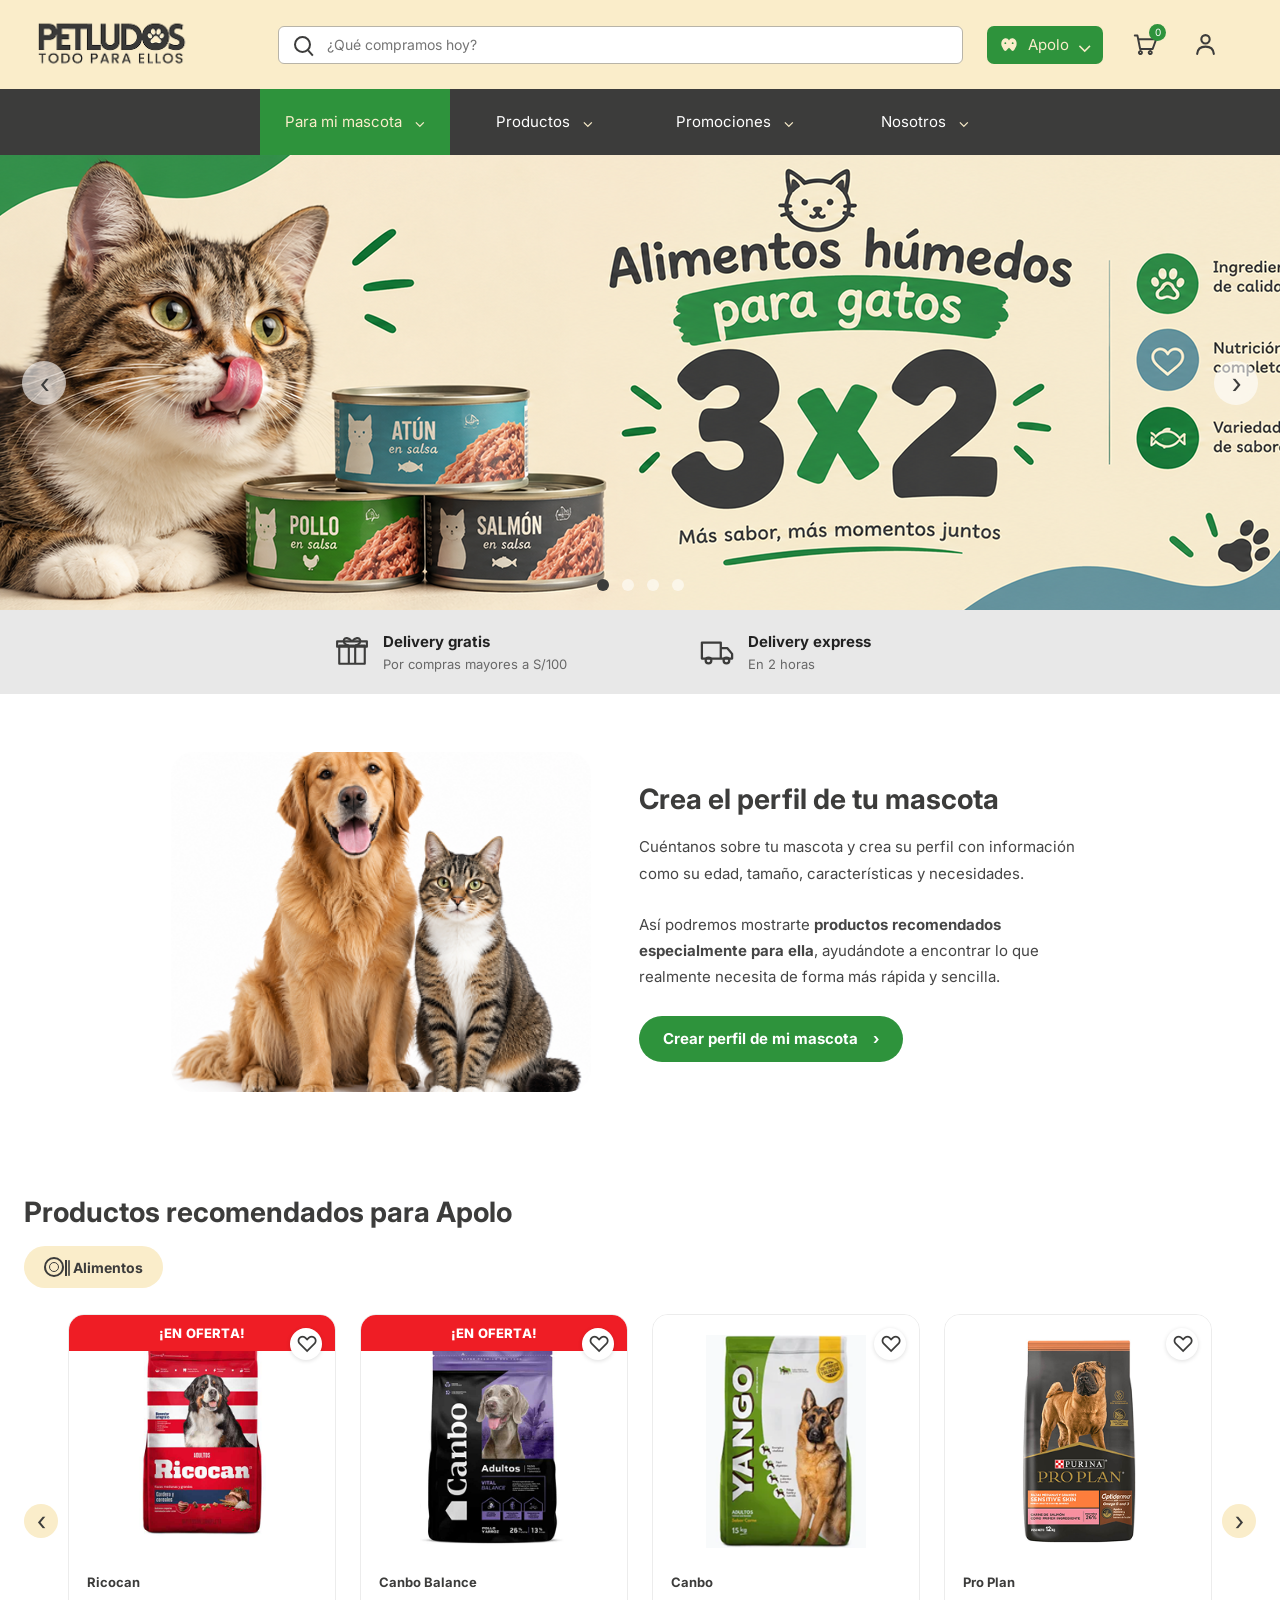
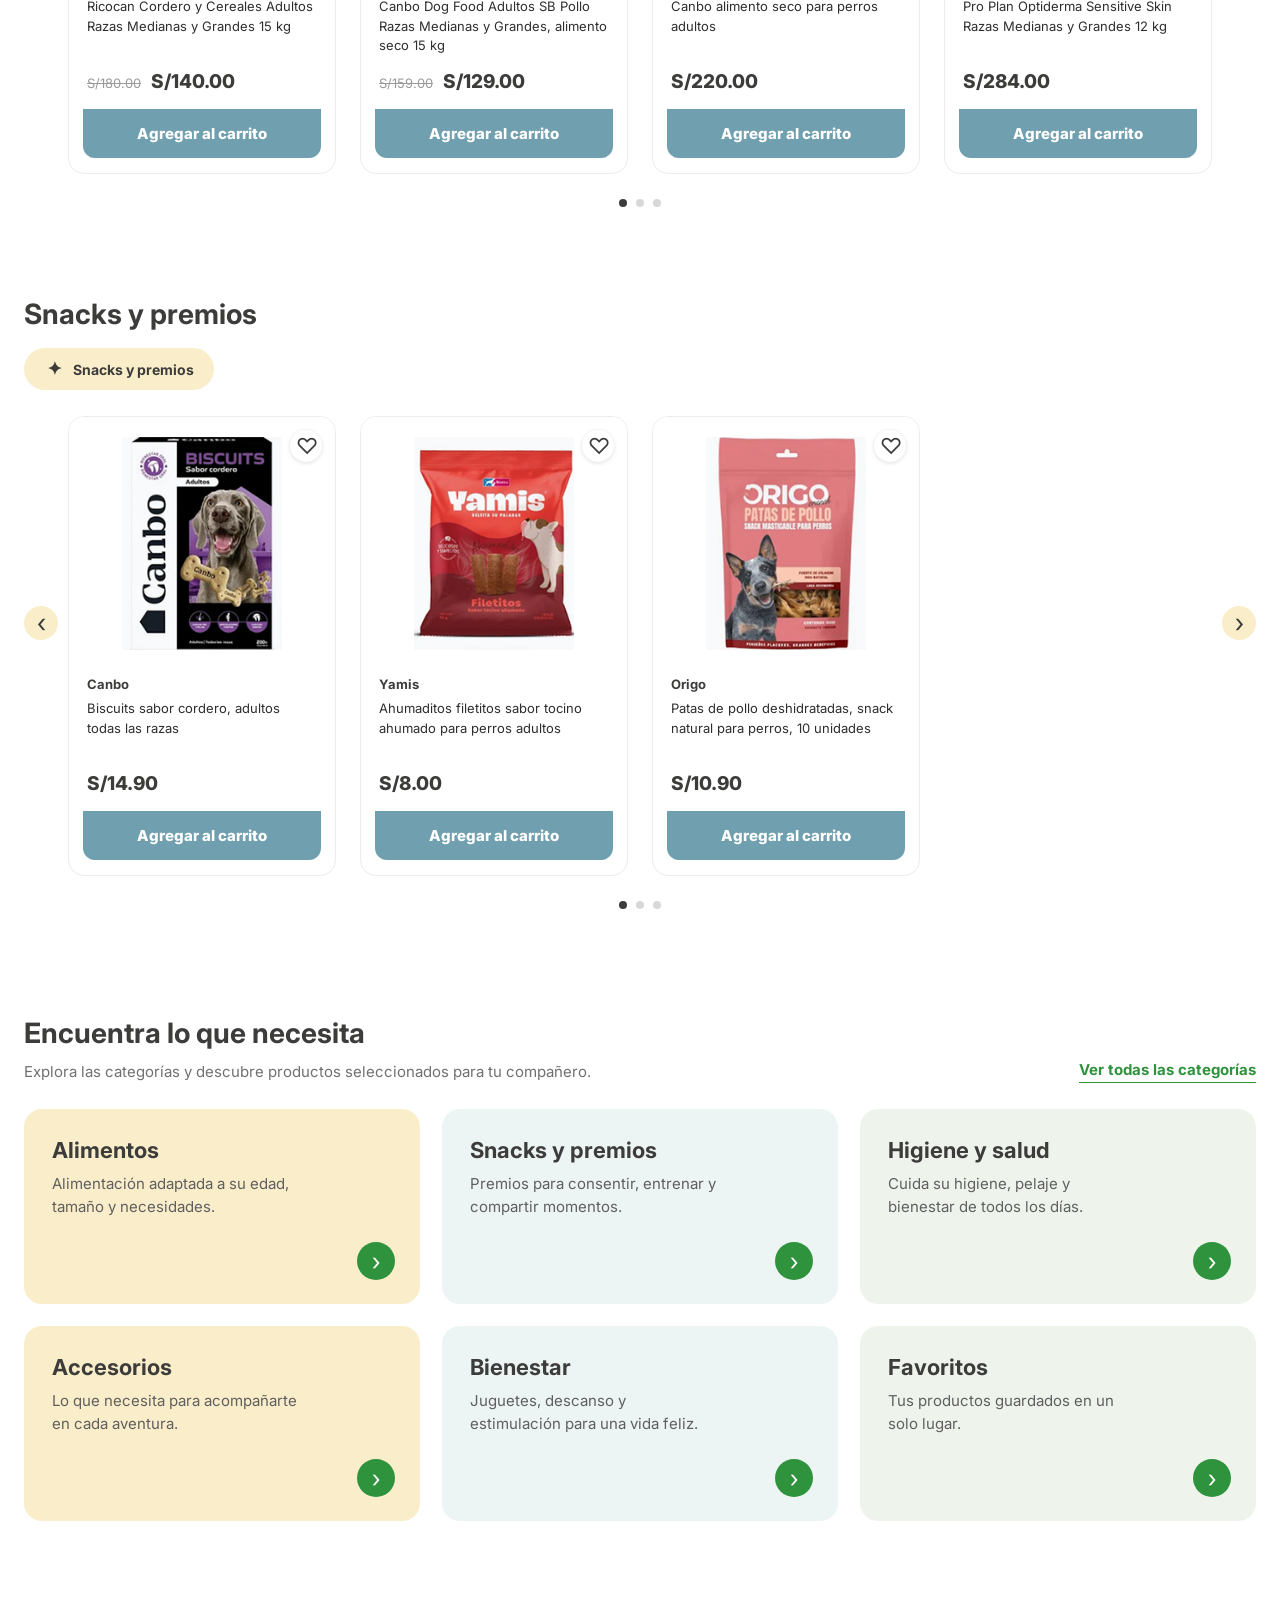
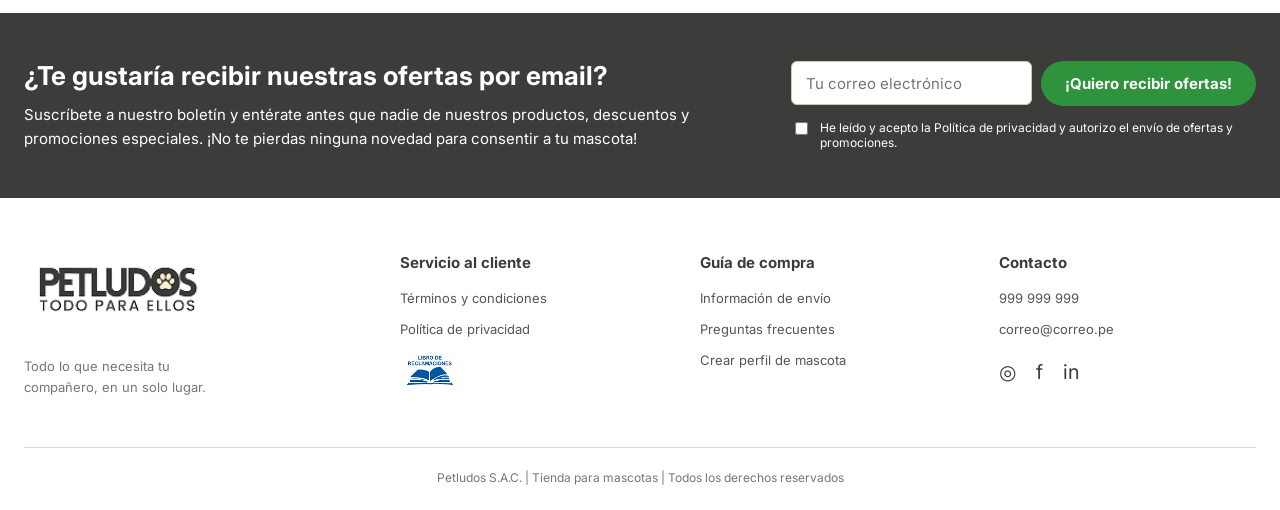
==== commit 5f1fe478: "Corregir rutas de logo y libro de reclamaciones" ====
--- a/index.html
+++ b/index.html
@@ -17,7 +17,7 @@
       <div class="topbar wrap">
         <a class="brand-logo" href="index.html" aria-label="Petludos, inicio"
           ><img
-            src="https://www.figma.com/api/mcp/asset/51223e1e-db7e-4c58-8cb5-b305f3db0bcf/9a43b.png"
+            src="./assets/Logo-petludos.png"
             alt="Petludos"
         /></a>
         <form class="searchbar" id="searchForm">
@@ -101,7 +101,7 @@
       <div class="wrap footer-grid">
         <div class="footer-brand">
           <img
-            src="https://www.figma.com/api/mcp/asset/51223e1e-db7e-4c58-8cb5-b305f3db0bcf/9a43b.png"
+            src="./assets/Logo-petludos.png"
             alt="Petludos"
           />
           <p>Todo lo que necesita tu compañero, en un solo lugar.</p>
@@ -114,7 +114,7 @@
             href="#"
             aria-label="Libro de reclamaciones"
             ><img
-            src="https://www.figma.com/api/mcp/asset/846acb7a-0bc3-4c09-b860-b48d0b2b67a0/d6d5b.png"
+            src="./assets/Libro-de-reclamaciones.png"
             alt="Libro de reclamaciones"
             style="width: 60px; height: auto; max-width: 60px; display: block;"
           /></a>
